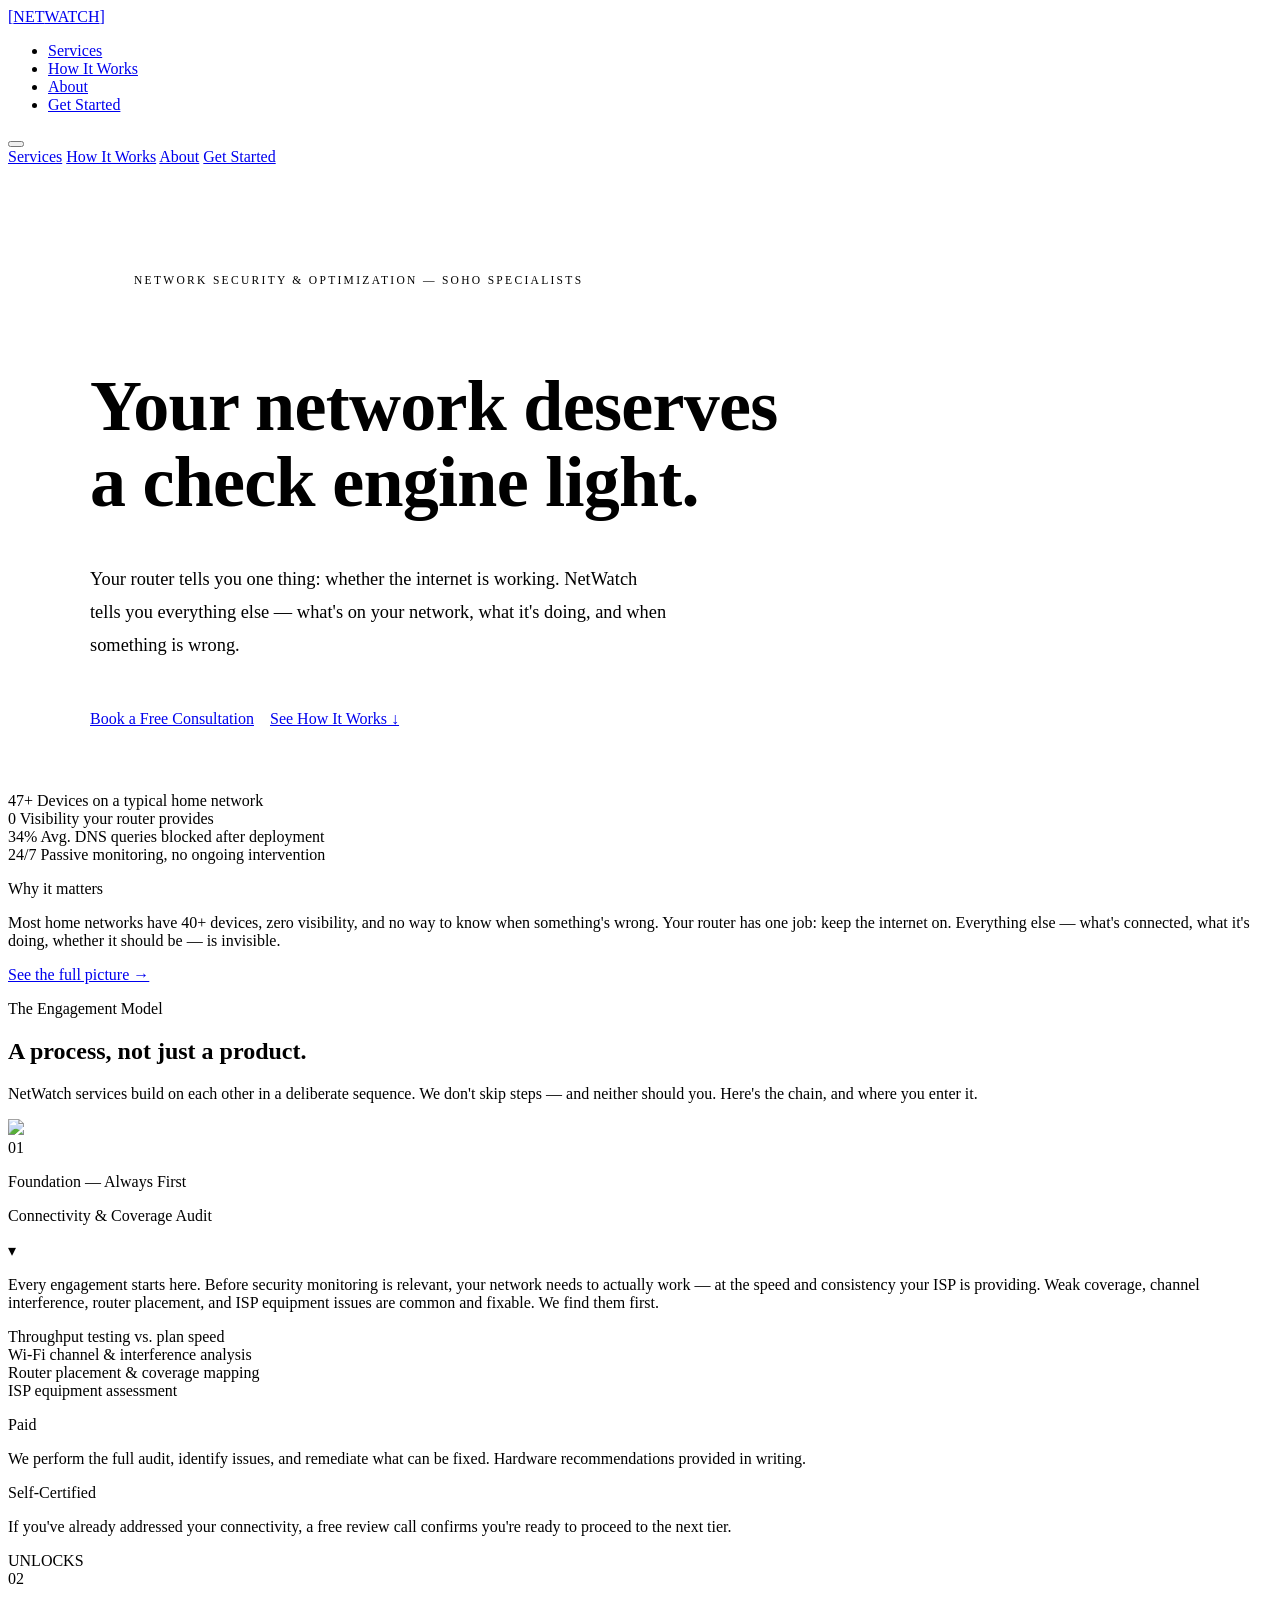
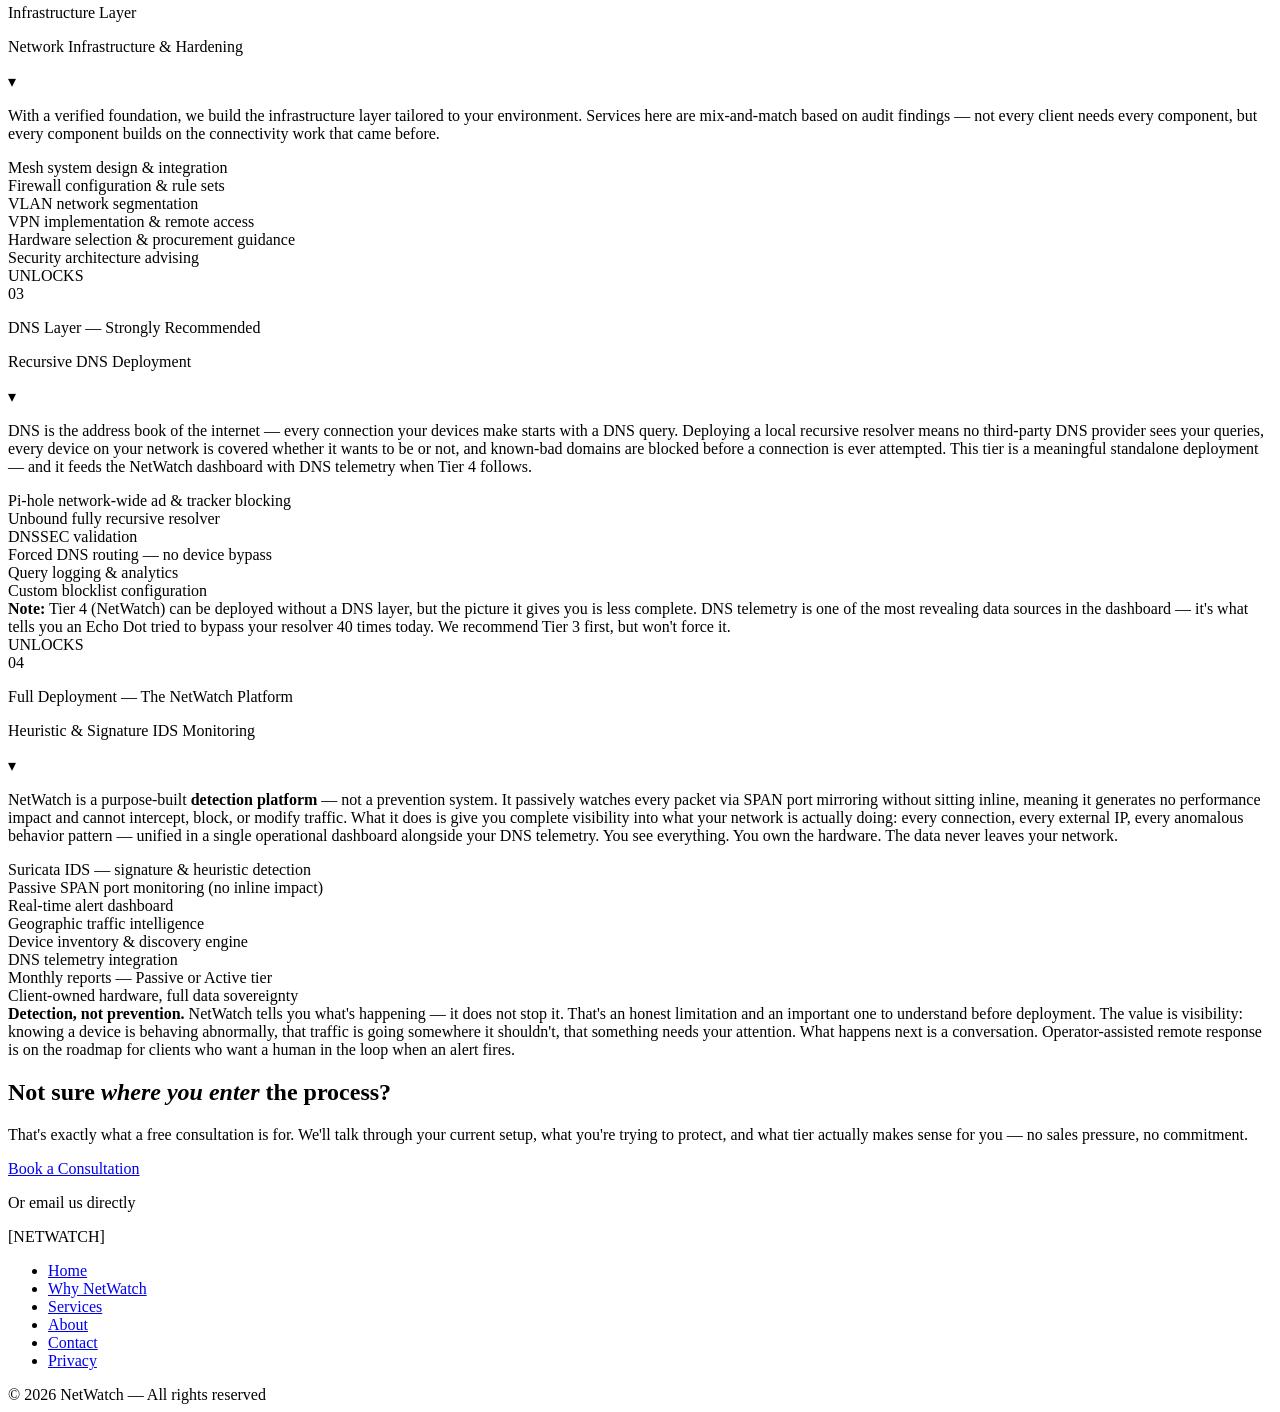
==== index.html @ 112d110d "Update index.html" ====
<!DOCTYPE html>
<html lang="en">
<head>
  <meta charset="UTF-8" />
  <link rel="icon" type="image/svg+xml" href="favicon.svg" />
  <meta name="viewport" content="width=device-width, initial-scale=1.0" />
  <title>NetWatch — Network Security & Optimization</title>
  <link rel="preconnect" href="https://fonts.googleapis.com" />
  <link href="https://fonts.googleapis.com/css2?family=Chakra+Petch:wght@400;500;600;700&family=DM+Sans:wght@300;400;500&family=JetBrains+Mono:wght@400;500&display=swap" rel="stylesheet" />
  <link rel="stylesheet" href="assets/css/netwatch.css" />

  <style>
    /* ── INDEX: HERO ── */
    .hero {
      min-height: calc(100vh - var(--nav-height));
      display: flex;
      flex-direction: column;
      justify-content: center;
      padding: 6rem 2rem 4rem;
      max-width: 1100px;
      margin: 0 auto;
    }

    .hero-eyebrow {
      font-family: var(--mono);
      font-size: 0.72rem;
      letter-spacing: 0.2em;
      text-transform: uppercase;
      color: var(--teal);
      margin-bottom: 1.5rem;
      display: flex;
      align-items: center;
      gap: 0.75rem;
      animation: fadeUp 0.5s ease both;
    }

    .hero-eyebrow::before {
      content: '';
      display: block;
      width: 32px;
      height: 1px;
      background: var(--teal);
    }

    .hero h1 {
      font-family: var(--head);
      font-size: clamp(2.6rem, 6vw, 4.5rem);
      font-weight: 700;
      line-height: 1.05;
      letter-spacing: -0.01em;
      color: var(--text);
      margin-bottom: 1.5rem;
      max-width: 840px;
      animation: fadeUp 0.5s 0.1s ease both;
    }

    .hero h1 em { font-style: normal; color: var(--teal); }

    .hero-sub {
      font-size: 1.15rem;
      color: var(--text-muted);
      max-width: 580px;
      margin-bottom: 3rem;
      font-weight: 300;
      line-height: 1.8;
      animation: fadeUp 0.5s 0.2s ease both;
    }

    .hero-actions {
      display: flex;
      gap: 1rem;
      flex-wrap: wrap;
      align-items: center;
      animation: fadeUp 0.5s 0.3s ease both;
    }

    @media (max-width: 768px) {
      .hero { padding: 3rem 1.5rem; min-height: auto; }
    }
  </style>
</head>
<body>

  <nav>
    <a href="index.html" class="nav-logo">
      <span class="logo-bracket">[</span>NET<span>WATCH</span><span class="logo-bracket">]</span>
    </a>
    <ul class="nav-links">
      <li><a href="services.html">Services</a></li>
      <li><a href="index.html#how-it-works">How It Works</a></li>
      <li><a href="about.html">About</a></li>
      <li><a href="contact.html" class="nav-cta">Get Started</a></li>
    </ul>
    <button class="nav-hamburger" aria-label="Toggle menu" onclick="toggleMenu()">
      <span></span><span></span><span></span>
    </button>
  </nav>

  <div class="mobile-menu" id="mobileMenu">
    <a href="services.html" onclick="toggleMenu()">Services</a>
    <a href="index.html#how-it-works" onclick="toggleMenu()">How It Works</a>
    <a href="about.html" onclick="toggleMenu()">About</a>
    <a href="contact.html" class="nav-cta" onclick="toggleMenu()">Get Started</a>
  </div>

  <section class="hero">
    <p class="hero-eyebrow">Network Security &amp; Optimization — SOHO Specialists</p>
    <h1>Your network deserves<br />a <em>check engine light.</em></h1>
    <p class="hero-sub">
      Your router tells you one thing: whether the internet is working.
      NetWatch tells you everything else — what's on your network, what it's doing,
      and when something is wrong.
    </p>
    <div class="hero-actions">
      <a href="contact.html" class="btn-primary">Book a Free Consultation</a>
      <a href="#how-it-works" class="btn-ghost">See How It Works ↓</a>
    </div>
  </section>

  <div class="stat-strip">
    <div class="stat-strip-inner">
      <div class="stat-item">
        <span class="stat-value">47+</span>
        <span class="stat-label">Devices on a typical home network</span>
      </div>
      <div class="stat-item">
        <span class="stat-value">0</span>
        <span class="stat-label">Visibility your router provides</span>
      </div>
      <div class="stat-item">
        <span class="stat-value">34%</span>
        <span class="stat-label">Avg. DNS queries blocked after deployment</span>
      </div>
      <div class="stat-item">
        <span class="stat-value">24/7</span>
        <span class="stat-label">Passive monitoring, no ongoing intervention</span>
      </div>
    </div>
  </div>

  <div class="why-strip">
    <div class="why-strip-inner">
      <div class="why-strip-content">
        <p class="why-strip-label">Why it matters</p>
        <p class="why-strip-text">
          Most home networks have 40+ devices, zero visibility, and no way to know when something's wrong.
          Your router has one job: keep the internet on. Everything else — what's connected, what it's doing,
          whether it should be — is invisible.
        </p>
      </div>
      <a href="why.html" class="why-strip-link">See the full picture →</a>
    </div>
  </div>

  <div class="divider"></div>

  <section class="section" id="how-it-works">
    <p class="section-label">The Engagement Model</p>
    <h2>A process, not just a product.</h2>
    <p class="section-intro">
      NetWatch services build on each other in a deliberate sequence.
      We don't skip steps — and neither should you. Here's the chain,
      and where you enter it.
    </p>
    <img src="assets/nwa.png"> <br>

    <div class="tier-flow">

      <div class="tier" id="tier1" onclick="toggleTier('tier1')">
        <div class="tier-header">
          <div class="tier-num">01</div>
          <div class="tier-meta">
            <p class="tier-tag">Foundation — Always First</p>
            <p class="tier-name">Connectivity &amp; Coverage Audit</p>
          </div>
          <span class="tier-toggle">▾</span>
        </div>
        <div class="tier-body">
          <div class="tier-body-inner">
            <p class="tier-desc">
              Every engagement starts here. Before security monitoring is relevant, your network
              needs to actually work — at the speed and consistency your ISP is providing.
              Weak coverage, channel interference, router placement, and ISP equipment issues
              are common and fixable. We find them first.
            </p>
            <div class="tier-services">
              <div class="tier-service"><span class="tier-service-dot"></span>Throughput testing vs. plan speed</div>
              <div class="tier-service"><span class="tier-service-dot"></span>Wi-Fi channel &amp; interference analysis</div>
              <div class="tier-service"><span class="tier-service-dot"></span>Router placement &amp; coverage mapping</div>
              <div class="tier-service"><span class="tier-service-dot"></span>ISP equipment assessment</div>
            </div>
            <div class="entry-lanes">
              <div class="lane">
                <p class="lane-label paid">Paid</p>
                <p>We perform the full audit, identify issues, and remediate what can be fixed. Hardware recommendations provided in writing.</p>
              </div>
              <div class="lane">
                <p class="lane-label free">Self-Certified</p>
                <p>If you've already addressed your connectivity, a free review call confirms you're ready to proceed to the next tier.</p>
              </div>
            </div>
          </div>
        </div>
      </div>

      <div class="tier-connector">
        <div class="tier-connector-inner">
          <div class="tier-connector-line"></div>
          <span class="tier-connector-label">UNLOCKS</span>
          <div class="tier-connector-line-short"></div>
        </div>
      </div>

      <div class="tier" id="tier2" onclick="toggleTier('tier2')">
        <div class="tier-header">
          <div class="tier-num">02</div>
          <div class="tier-meta">
            <p class="tier-tag">Infrastructure Layer</p>
            <p class="tier-name">Network Infrastructure &amp; Hardening</p>
          </div>
          <span class="tier-toggle">▾</span>
        </div>
        <div class="tier-body">
          <div class="tier-body-inner">
            <p class="tier-desc">
              With a verified foundation, we build the infrastructure layer tailored to your environment.
              Services here are mix-and-match based on audit findings — not every client needs every component,
              but every component builds on the connectivity work that came before.
            </p>
            <div class="tier-services">
              <div class="tier-service"><span class="tier-service-dot"></span>Mesh system design &amp; integration</div>
              <div class="tier-service"><span class="tier-service-dot"></span>Firewall configuration &amp; rule sets</div>
              <div class="tier-service"><span class="tier-service-dot"></span>VLAN network segmentation</div>
              <div class="tier-service"><span class="tier-service-dot"></span>VPN implementation &amp; remote access</div>
              <div class="tier-service"><span class="tier-service-dot"></span>Hardware selection &amp; procurement guidance</div>
              <div class="tier-service"><span class="tier-service-dot"></span>Security architecture advising</div>
            </div>
          </div>
        </div>
      </div>

      <div class="tier-connector">
        <div class="tier-connector-inner">
          <div class="tier-connector-line"></div>
          <span class="tier-connector-label">UNLOCKS</span>
          <div class="tier-connector-line-short"></div>
        </div>
      </div>

      <div class="tier" id="tier3" onclick="toggleTier('tier3')">
        <div class="tier-header">
          <div class="tier-num">03</div>
          <div class="tier-meta">
            <p class="tier-tag">DNS Layer — Strongly Recommended</p>
            <p class="tier-name">Recursive DNS Deployment</p>
          </div>
          <span class="tier-toggle">▾</span>
        </div>
        <div class="tier-body">
          <div class="tier-body-inner">
            <p class="tier-desc">
              DNS is the address book of the internet — every connection your devices make starts with a DNS query.
              Deploying a local recursive resolver means no third-party DNS provider sees your queries,
              every device on your network is covered whether it wants to be or not, and known-bad domains
              are blocked before a connection is ever attempted.
              This tier is a meaningful standalone deployment — and it feeds the NetWatch dashboard
              with DNS telemetry when Tier 4 follows.
            </p>
            <div class="tier-services">
              <div class="tier-service"><span class="tier-service-dot"></span>Pi-hole network-wide ad &amp; tracker blocking</div>
              <div class="tier-service"><span class="tier-service-dot"></span>Unbound fully recursive resolver</div>
              <div class="tier-service"><span class="tier-service-dot"></span>DNSSEC validation</div>
              <div class="tier-service"><span class="tier-service-dot"></span>Forced DNS routing — no device bypass</div>
              <div class="tier-service"><span class="tier-service-dot"></span>Query logging &amp; analytics</div>
              <div class="tier-service"><span class="tier-service-dot"></span>Custom blocklist configuration</div>
            </div>
            <div class="tier-note">
              <strong>Note:</strong> Tier 4 (NetWatch) can be deployed without a DNS layer, but the picture
              it gives you is less complete. DNS telemetry is one of the most revealing data sources in the
              dashboard — it's what tells you an Echo Dot tried to bypass your resolver 40 times today.
              We recommend Tier 3 first, but won't force it.
            </div>
          </div>
        </div>
      </div>

      <div class="tier-connector">
        <div class="tier-connector-inner">
          <div class="tier-connector-line"></div>
          <span class="tier-connector-label">UNLOCKS</span>
          <div class="tier-connector-line-short"></div>
        </div>
      </div>

      <div class="tier t4" id="tier4" onclick="toggleTier('tier4')">
        <div class="tier-header">
          <div class="tier-num">04</div>
          <div class="tier-meta">
            <p class="tier-tag">Full Deployment — The NetWatch Platform</p>
            <p class="tier-name">Heuristic &amp; Signature IDS Monitoring</p>
          </div>
          <span class="tier-toggle">▾</span>
        </div>
        <div class="tier-body">
          <div class="tier-body-inner">
            <p class="tier-desc">
              NetWatch is a purpose-built <strong>detection platform</strong> — not a prevention system.
              It passively watches every packet via SPAN port mirroring without sitting inline,
              meaning it generates no performance impact and cannot intercept, block, or modify traffic.
              What it does is give you complete visibility into what your network is actually doing:
              every connection, every external IP, every anomalous behavior pattern — unified in a
              single operational dashboard alongside your DNS telemetry.
              You see everything. You own the hardware. The data never leaves your network.
            </p>
            <div class="tier-services">
              <div class="tier-service"><span class="tier-service-dot"></span>Suricata IDS — signature &amp; heuristic detection</div>
              <div class="tier-service"><span class="tier-service-dot"></span>Passive SPAN port monitoring (no inline impact)</div>
              <div class="tier-service"><span class="tier-service-dot"></span>Real-time alert dashboard</div>
              <div class="tier-service"><span class="tier-service-dot"></span>Geographic traffic intelligence</div>
              <div class="tier-service"><span class="tier-service-dot"></span>Device inventory &amp; discovery engine</div>
              <div class="tier-service"><span class="tier-service-dot"></span>DNS telemetry integration</div>
              <div class="tier-service"><span class="tier-service-dot"></span>Monthly reports — Passive or Active tier</div>
              <div class="tier-service"><span class="tier-service-dot"></span>Client-owned hardware, full data sovereignty</div>
            </div>
            <div class="tier-note-teal">
              <strong>Detection, not prevention.</strong> NetWatch tells you what's happening —
              it does not stop it. That's an honest limitation and an important one to understand
              before deployment. The value is visibility: knowing a device is behaving abnormally,
              that traffic is going somewhere it shouldn't, that something needs your attention.
              What happens next is a conversation. Operator-assisted remote response is on the roadmap
              for clients who want a human in the loop when an alert fires.
            </div>
          </div>
        </div>
      </div>

    </div>
  </section>

  <div class="cta-section">
    <div class="cta-inner">
      <div>
        <h2>Not sure <em>where you enter</em> the process?</h2>
        <p>
          That's exactly what a free consultation is for. We'll talk through your current setup,
          what you're trying to protect, and what tier actually makes sense for you —
          no sales pressure, no commitment.
        </p>
      </div>
      <div class="cta-actions">
        <a href="contact.html" class="btn-primary">Book a Consultation</a>
        <p class="cta-email">Or email us directly</p>
      </div>
    </div>
  </div>

  <footer>
    <div class="footer-inner">
      <span class="footer-brand">[NET<span>WATCH</span>]</span>
      <ul class="footer-links">
        <li><a href="index.html">Home</a></li>
        <li><a href="why.html">Why NetWatch</a></li>
        <li><a href="services.html">Services</a></li>
        <li><a href="about.html">About</a></li>
        <li><a href="contact.html">Contact</a></li>
        <li><a href="privacy.html">Privacy</a></li>
      </ul>
      <span class="footer-copy">&copy; 2026 NetWatch — All rights reserved</span>
    </div>
  </footer>

  <script>
    function toggleMenu() {
      document.getElementById('mobileMenu').classList.toggle('open');
    }

    function setTierHeight(tier, open) {
      const body = tier.querySelector('.tier-body');
      body.style.maxHeight = open ? body.scrollHeight + 'px' : '0';
    }

    function toggleTier(id) {
      const tier = document.getElementById(id);
      const wasActive = tier.classList.contains('active');
      document.querySelectorAll('.tier').forEach(t => {
        t.classList.remove('active');
        setTierHeight(t, false);
      });
      if (!wasActive) {
        tier.classList.add('active');
        setTierHeight(tier, true);
      }
    }

    window.addEventListener('DOMContentLoaded', function() {
      const t1 = document.getElementById('tier1');
      t1.classList.add('active');
      setTierHeight(t1, true);
    });

    document.addEventListener('click', function(e) {
      const menu = document.getElementById('mobileMenu');
      const hamburger = document.querySelector('.nav-hamburger');
      if (menu.classList.contains('open') && !menu.contains(e.target) && !hamburger.contains(e.target)) {
        menu.classList.remove('open');
      }
    });
  </script>

</body>
</html>
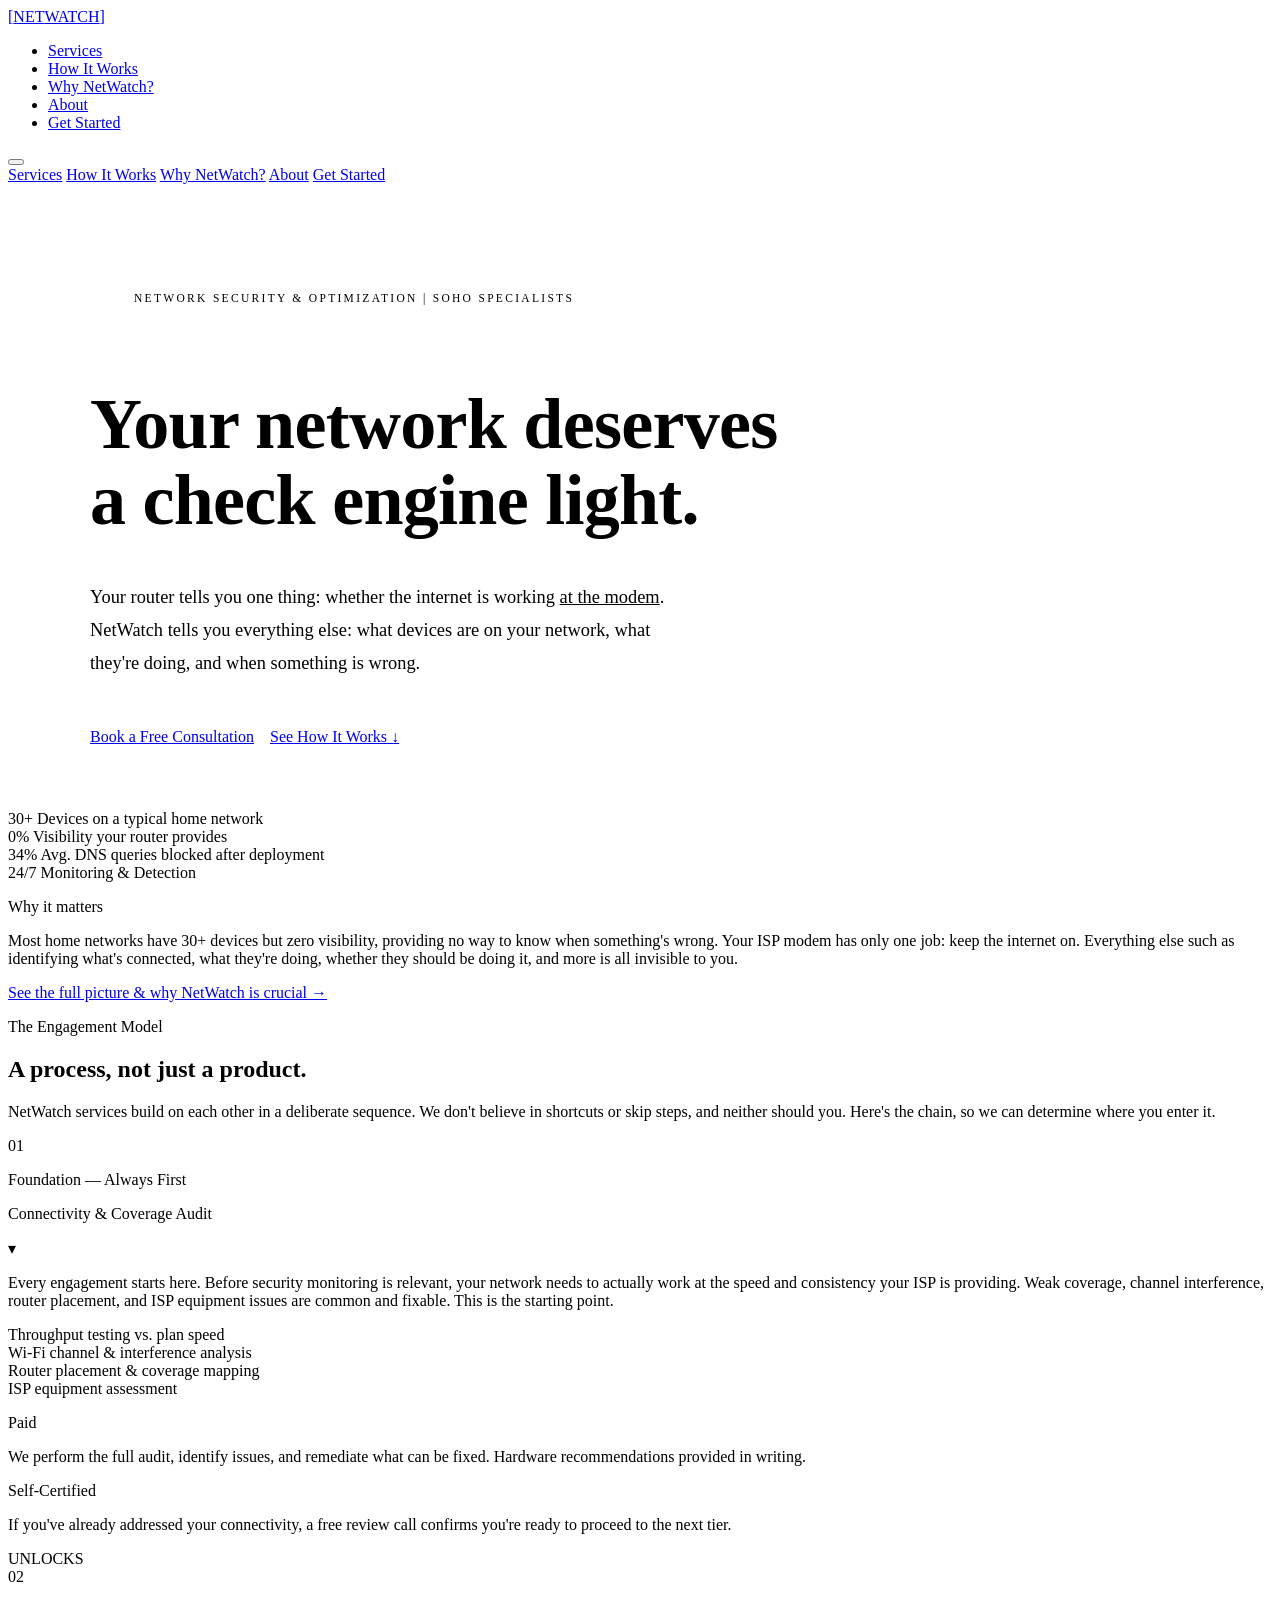
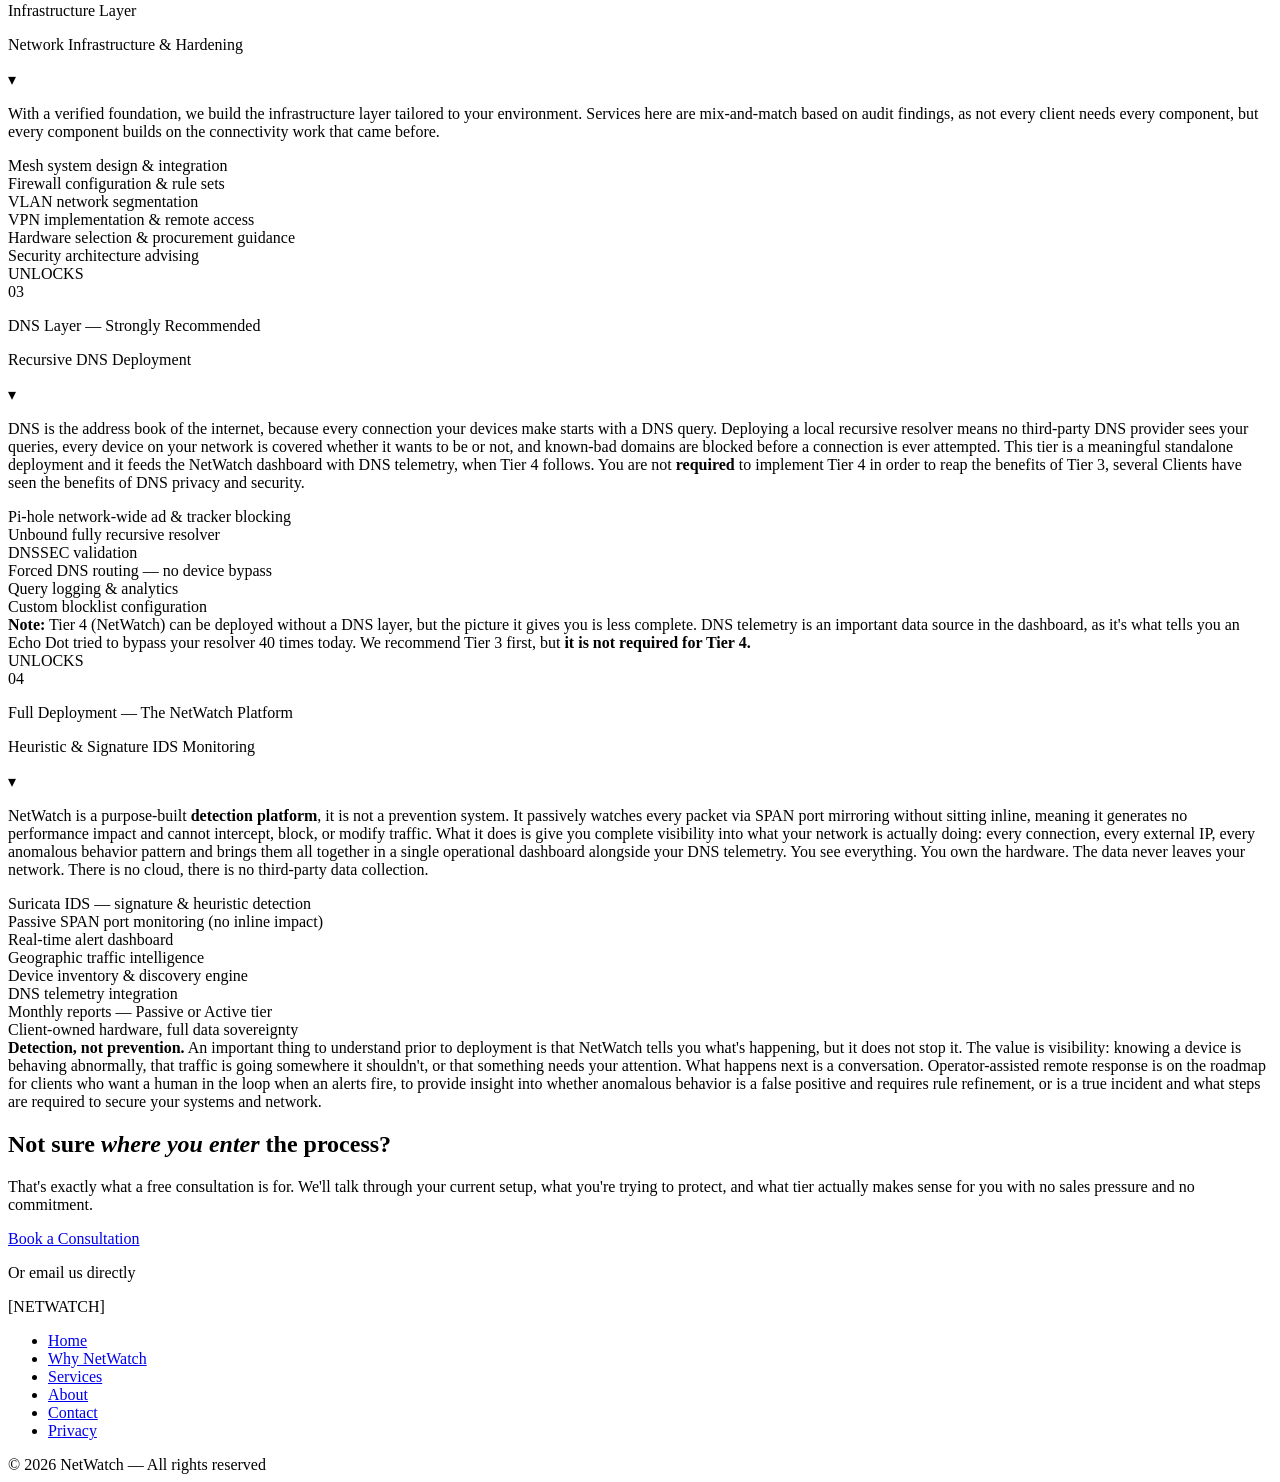
==== commit 8b4f6498: "Update index.html" ====
--- a/index.html
+++ b/index.html
@@ -4,7 +4,7 @@
   <meta charset="UTF-8" />
   <link rel="icon" type="image/svg+xml" href="favicon.svg" />
   <meta name="viewport" content="width=device-width, initial-scale=1.0" />
-  <title>NetWatch — Network Security & Optimization</title>
+  <title>NetWatch | Network Security & Optimization</title>
   <link rel="preconnect" href="https://fonts.googleapis.com" />
   <link href="https://fonts.googleapis.com/css2?family=Chakra+Petch:wght@400;500;600;700&family=DM+Sans:wght@300;400;500&family=JetBrains+Mono:wght@400;500&display=swap" rel="stylesheet" />
   <link rel="stylesheet" href="assets/css/netwatch.css" />
@@ -88,6 +88,7 @@
     <ul class="nav-links">
       <li><a href="services.html">Services</a></li>
       <li><a href="index.html#how-it-works">How It Works</a></li>
+      <li><a href="why.html">Why NetWatch?</a></li>
       <li><a href="about.html">About</a></li>
       <li><a href="contact.html" class="nav-cta">Get Started</a></li>
     </ul>
@@ -99,16 +100,17 @@
   <div class="mobile-menu" id="mobileMenu">
     <a href="services.html" onclick="toggleMenu()">Services</a>
     <a href="index.html#how-it-works" onclick="toggleMenu()">How It Works</a>
+    <a href="why.html" onclick="toggleMenu()">Why NetWatch?</a>
     <a href="about.html" onclick="toggleMenu()">About</a>
     <a href="contact.html" class="nav-cta" onclick="toggleMenu()">Get Started</a>
   </div>
 
   <section class="hero">
-    <p class="hero-eyebrow">Network Security &amp; Optimization — SOHO Specialists</p>
+    <p class="hero-eyebrow">Network Security &amp; Optimization | SOHO Specialists</p>
     <h1>Your network deserves<br />a <em>check engine light.</em></h1>
     <p class="hero-sub">
-      Your router tells you one thing: whether the internet is working.
-      NetWatch tells you everything else — what's on your network, what it's doing,
+      Your router tells you one thing: whether the internet is working <u>at the modem</u>.
+      NetWatch tells you everything else: what devices are on your network, what they're doing,
       and when something is wrong.
     </p>
     <div class="hero-actions">
@@ -120,11 +122,11 @@
   <div class="stat-strip">
     <div class="stat-strip-inner">
       <div class="stat-item">
-        <span class="stat-value">47+</span>
+        <span class="stat-value">30+</span>
         <span class="stat-label">Devices on a typical home network</span>
       </div>
       <div class="stat-item">
-        <span class="stat-value">0</span>
+        <span class="stat-value">0%</span>
         <span class="stat-label">Visibility your router provides</span>
       </div>
       <div class="stat-item">
@@ -133,7 +135,7 @@
       </div>
       <div class="stat-item">
         <span class="stat-value">24/7</span>
-        <span class="stat-label">Passive monitoring, no ongoing intervention</span>
+        <span class="stat-label">Monitoring & Detection</span>
       </div>
     </div>
   </div>
@@ -143,26 +145,32 @@
       <div class="why-strip-content">
         <p class="why-strip-label">Why it matters</p>
         <p class="why-strip-text">
-          Most home networks have 40+ devices, zero visibility, and no way to know when something's wrong.
-          Your router has one job: keep the internet on. Everything else — what's connected, what it's doing,
-          whether it should be — is invisible.
+          Most home networks have 30+ devices but zero visibility, providing no way to know when something's wrong.
+          Your ISP modem has only one job: keep the internet on. Everything else such as identifying what's connected, what they're doing,
+          whether they should be doing it, and more is all invisible to you.
         </p>
       </div>
-      <a href="why.html" class="why-strip-link">See the full picture →</a>
+      <a href="why.html" class="why-strip-link">See the full picture & why NetWatch is crucial →</a>
     </div>
   </div>
 
   <div class="divider"></div>
 
+  <!--
+   <div style="max-width: 800px; margin: 0 auto; padding: 2rem 2rem 0;">
+  <img src="assets/nwa.png" alt="NetWatch dashboard overview" style="width: 100%; height: auto; border-radius: 4px; display: block;" />
+</div>
+  -->
+  
   <section class="section" id="how-it-works">
     <p class="section-label">The Engagement Model</p>
     <h2>A process, not just a product.</h2>
     <p class="section-intro">
       NetWatch services build on each other in a deliberate sequence.
-      We don't skip steps — and neither should you. Here's the chain,
-      and where you enter it.
+      We don't believe in shortcuts or skip steps, and neither should you. Here's the chain,
+      so we can determine where you enter it.
     </p>
-    <img src="assets/nwa.png"> <br>
+  
 
     <div class="tier-flow">
 
@@ -179,9 +187,9 @@
           <div class="tier-body-inner">
             <p class="tier-desc">
               Every engagement starts here. Before security monitoring is relevant, your network
-              needs to actually work — at the speed and consistency your ISP is providing.
+              needs to actually work at the speed and consistency your ISP is providing.
               Weak coverage, channel interference, router placement, and ISP equipment issues
-              are common and fixable. We find them first.
+              are common and fixable. This is the starting point. 
             </p>
             <div class="tier-services">
               <div class="tier-service"><span class="tier-service-dot"></span>Throughput testing vs. plan speed</div>
@@ -224,7 +232,7 @@
           <div class="tier-body-inner">
             <p class="tier-desc">
               With a verified foundation, we build the infrastructure layer tailored to your environment.
-              Services here are mix-and-match based on audit findings — not every client needs every component,
+              Services here are mix-and-match based on audit findings, as not every client needs every component,
               but every component builds on the connectivity work that came before.
             </p>
             <div class="tier-services">
@@ -259,13 +267,14 @@
         <div class="tier-body">
           <div class="tier-body-inner">
             <p class="tier-desc">
-              DNS is the address book of the internet — every connection your devices make starts with a DNS query.
+              DNS is the address book of the internet, because every connection your devices make starts with a DNS query.
               Deploying a local recursive resolver means no third-party DNS provider sees your queries,
               every device on your network is covered whether it wants to be or not, and known-bad domains
               are blocked before a connection is ever attempted.
-              This tier is a meaningful standalone deployment — and it feeds the NetWatch dashboard
-              with DNS telemetry when Tier 4 follows.
-            </p>
+              This tier is a meaningful standalone deployment and it feeds the NetWatch dashboard
+              with DNS telemetry, when Tier 4 follows. You are not <b>required</b> to implement Tier 4 in order to reap the benefits of Tier 3, several 
+              Clients have seen the benefits of DNS privacy and security. 
+          </p>
             <div class="tier-services">
               <div class="tier-service"><span class="tier-service-dot"></span>Pi-hole network-wide ad &amp; tracker blocking</div>
               <div class="tier-service"><span class="tier-service-dot"></span>Unbound fully recursive resolver</div>
@@ -276,9 +285,9 @@
             </div>
             <div class="tier-note">
               <strong>Note:</strong> Tier 4 (NetWatch) can be deployed without a DNS layer, but the picture
-              it gives you is less complete. DNS telemetry is one of the most revealing data sources in the
-              dashboard — it's what tells you an Echo Dot tried to bypass your resolver 40 times today.
-              We recommend Tier 3 first, but won't force it.
+              it gives you is less complete. DNS telemetry is an important data source in the
+              dashboard, as it's what tells you an Echo Dot tried to bypass your resolver 40 times today.
+              We recommend Tier 3 first, but <b>it is not required for Tier 4.</b> 
             </div>
           </div>
         </div>
@@ -304,13 +313,13 @@
         <div class="tier-body">
           <div class="tier-body-inner">
             <p class="tier-desc">
-              NetWatch is a purpose-built <strong>detection platform</strong> — not a prevention system.
+              NetWatch is a purpose-built <strong>detection platform</strong>, it is not a prevention system.
               It passively watches every packet via SPAN port mirroring without sitting inline,
               meaning it generates no performance impact and cannot intercept, block, or modify traffic.
               What it does is give you complete visibility into what your network is actually doing:
-              every connection, every external IP, every anomalous behavior pattern — unified in a
+              every connection, every external IP, every anomalous behavior pattern and brings them all together in a
               single operational dashboard alongside your DNS telemetry.
-              You see everything. You own the hardware. The data never leaves your network.
+              You see everything. You own the hardware. The data never leaves your network. There is no cloud, there is no third-party data collection.
             </p>
             <div class="tier-services">
               <div class="tier-service"><span class="tier-service-dot"></span>Suricata IDS — signature &amp; heuristic detection</div>
@@ -323,12 +332,14 @@
               <div class="tier-service"><span class="tier-service-dot"></span>Client-owned hardware, full data sovereignty</div>
             </div>
             <div class="tier-note-teal">
-              <strong>Detection, not prevention.</strong> NetWatch tells you what's happening —
-              it does not stop it. That's an honest limitation and an important one to understand
-              before deployment. The value is visibility: knowing a device is behaving abnormally,
-              that traffic is going somewhere it shouldn't, that something needs your attention.
+              <strong>Detection, not prevention.</strong> An important thing to understand prior to deployment
+              is that NetWatch tells you what's happening, but it does not stop it. The value is visibility: 
+              knowing a device is behaving abnormally,
+              that traffic is going somewhere it shouldn't, or that something needs your attention.
               What happens next is a conversation. Operator-assisted remote response is on the roadmap
-              for clients who want a human in the loop when an alert fires.
+              for clients who want a human in the loop when an alerts fire, to provide insight into whether
+              anomalous behavior is a false positive and requires rule refinement, or is a true incident and what steps
+              are required to secure your systems and network.
             </div>
           </div>
         </div>
@@ -343,8 +354,8 @@
         <h2>Not sure <em>where you enter</em> the process?</h2>
         <p>
           That's exactly what a free consultation is for. We'll talk through your current setup,
-          what you're trying to protect, and what tier actually makes sense for you —
-          no sales pressure, no commitment.
+          what you're trying to protect, and what tier actually makes sense for you with
+          no sales pressure and no commitment.
         </p>
       </div>
       <div class="cta-actions">
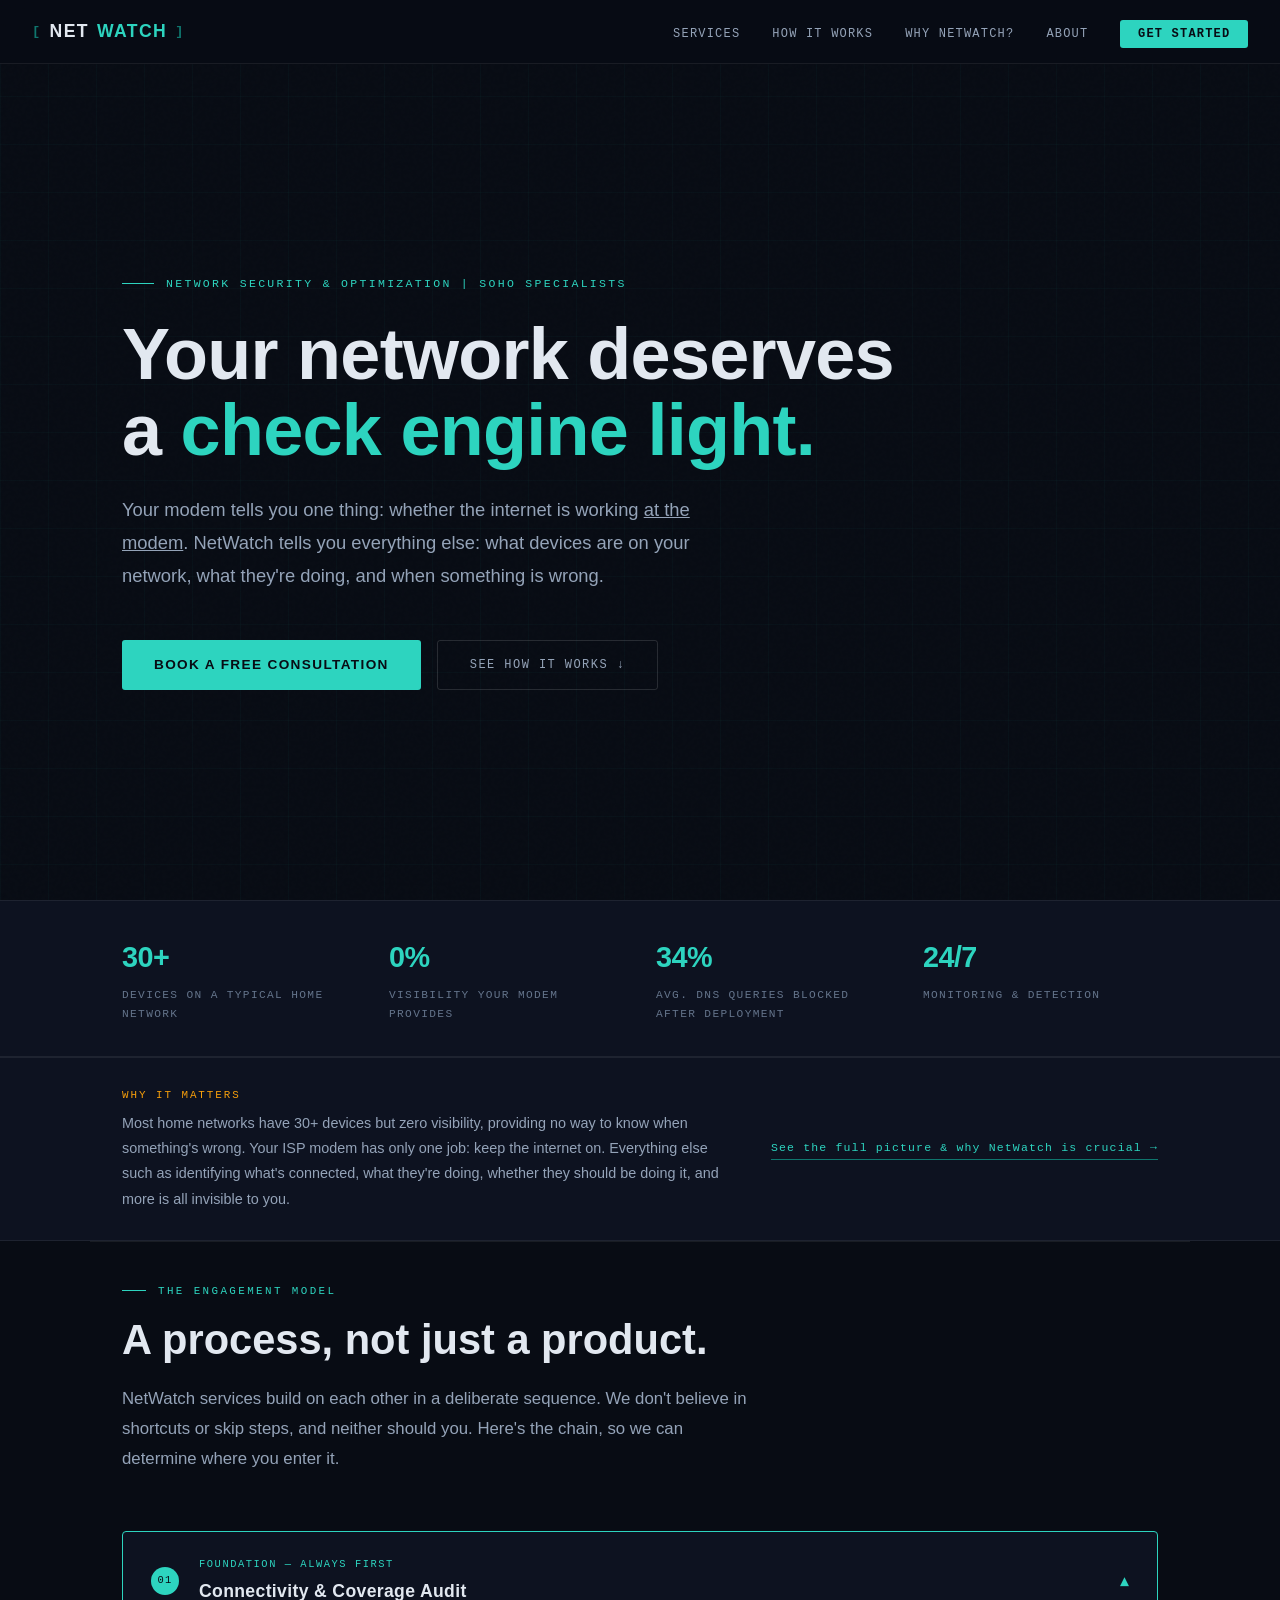
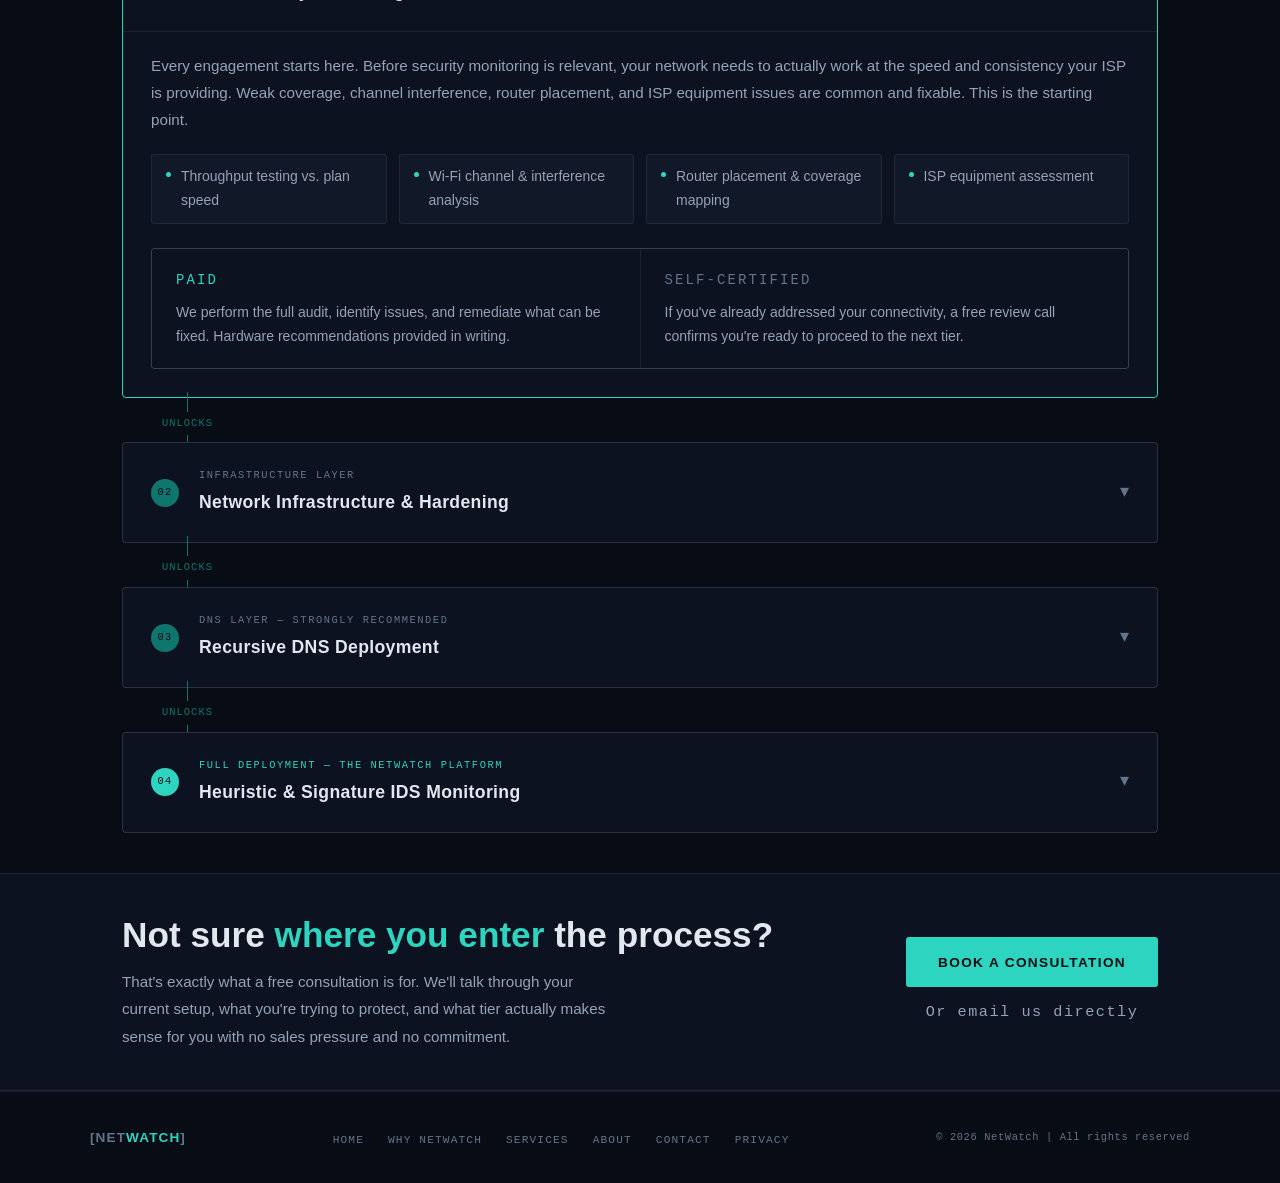
==== commit 3bb98f9f: "Update index.html hero padding 6 to 4rem" ====
--- a/index.html
+++ b/index.html
@@ -16,7 +16,7 @@
       display: flex;
       flex-direction: column;
       justify-content: center;
-      padding: 6rem 2rem 4rem;
+      padding: 4rem 2rem 4rem;
       max-width: 1100px;
       margin: 0 auto;
     }
@@ -109,7 +109,7 @@
     <p class="hero-eyebrow">Network Security &amp; Optimization | SOHO Specialists</p>
     <h1>Your network deserves<br />a <em>check engine light.</em></h1>
     <p class="hero-sub">
-      Your router tells you one thing: whether the internet is working <u>at the modem</u>.
+      Your modem tells you one thing: whether the internet is working <u>at the modem</u>.
       NetWatch tells you everything else: what devices are on your network, what they're doing,
       and when something is wrong.
     </p>
@@ -127,7 +127,7 @@
       </div>
       <div class="stat-item">
         <span class="stat-value">0%</span>
-        <span class="stat-label">Visibility your router provides</span>
+        <span class="stat-label">Visibility your modem provides</span>
       </div>
       <div class="stat-item">
         <span class="stat-value">34%</span>
@@ -376,7 +376,7 @@
         <li><a href="contact.html">Contact</a></li>
         <li><a href="privacy.html">Privacy</a></li>
       </ul>
-      <span class="footer-copy">&copy; 2026 NetWatch — All rights reserved</span>
+      <span class="footer-copy">&copy; 2026 NetWatch | All rights reserved</span>
     </div>
   </footer>
 
@@ -390,18 +390,23 @@
       body.style.maxHeight = open ? body.scrollHeight + 'px' : '0';
     }
 
-    function toggleTier(id) {
-      const tier = document.getElementById(id);
-      const wasActive = tier.classList.contains('active');
-      document.querySelectorAll('.tier').forEach(t => {
-        t.classList.remove('active');
-        setTierHeight(t, false);
-      });
-      if (!wasActive) {
-        tier.classList.add('active');
-        setTierHeight(tier, true);
-      }
-    }
+function toggleTier(id) {
+  const tier = document.getElementById(id);
+  const wasActive = tier.classList.contains('active');
+  document.querySelectorAll('.tier').forEach(t => {
+    t.classList.remove('active');
+    setTierHeight(t, false);
+  });
+  if (!wasActive) {
+    // Capture position BEFORE expansion
+    const offset = 80;
+    const top = tier.getBoundingClientRect().top + window.scrollY - offset;
+    tier.classList.add('active');
+    setTierHeight(tier, true);
+    // Scroll to captured position
+    window.scrollTo({ top, behavior: 'smooth' });
+  }
+}
 
     window.addEventListener('DOMContentLoaded', function() {
       const t1 = document.getElementById('tier1');
--- a/assets/css/netwatch.css
+++ b/assets/css/netwatch.css
@@ -0,0 +1,896 @@
+/* ============================================================
+   NETWATCH.CSS — Shared Design System
+   Page-specific styles live in on-page <style> blocks.
+   ============================================================ */
+
+
+/* ── RESET ── */
+*, *::before, *::after {
+  box-sizing: border-box;
+  margin: 0;
+  padding: 0;
+}
+
+
+/* ── DESIGN TOKENS ── */
+:root {
+  --bg:          #080c14;
+  --bg2:         #0d1220;
+  --bg3:         #111827;
+  --border:      rgba(255, 255, 255, 0.07);
+  --border2:     rgba(255, 255, 255, 0.13);
+  --teal:        #2dd4bf;
+  --teal-dim:    #0f766e;
+  --teal-glow:   rgba(45, 212, 191, 0.12);
+  --teal-hover:  #5eead4;
+  --amber:       #f59e0b;
+  --amber-dim:   rgba(245, 158, 11, 0.15);
+  --text:        #e2e8f0;
+  --text-muted:  #94a3b8;
+  --text-dim:    #64748b;
+  --mono:        'JetBrains Mono', monospace;
+  --head:        'Chakra Petch', sans-serif;
+  --body:        'DM Sans', sans-serif;
+  --nav-height:  64px;
+}
+
+
+/* ── BASE ── */
+html {
+  scroll-behavior: smooth;
+}
+
+body {
+  background: var(--bg);
+  color: var(--text);
+  font-family: var(--body);
+  font-size: 16px;
+  line-height: 1.7;
+  min-height: 100vh;
+  overflow-x: hidden;
+}
+
+/* Noise texture overlay */
+body::before {
+  content: '';
+  position: fixed;
+  inset: 0;
+  background-image: url("data:image/svg+xml,%3Csvg viewBox='0 0 256 256' xmlns='http://www.w3.org/2000/svg'%3E%3Cfilter id='n'%3E%3CfeTurbulence type='fractalNoise' baseFrequency='0.9' numOctaves='4' stitchTiles='stitch'/%3E%3C/filter%3E%3Crect width='100%25' height='100%25' filter='url(%23n)' opacity='0.03'/%3E%3C/svg%3E");
+  pointer-events: none;
+  z-index: 0;
+  opacity: 0.4;
+}
+
+/* Grid pattern */
+body::after {
+  content: '';
+  position: fixed;
+  inset: 0;
+  background-image:
+    linear-gradient(rgba(45, 212, 191, 0.03) 1px, transparent 1px),
+    linear-gradient(90deg, rgba(45, 212, 191, 0.03) 1px, transparent 1px);
+  background-size: 48px 48px;
+  pointer-events: none;
+  z-index: 0;
+}
+
+/* Ensure all content sits above pseudo-element overlays */
+* {
+  position: relative;
+  z-index: 1;
+}
+
+
+/* ── NAVIGATION ── */
+nav {
+  position: sticky;
+  top: 0;
+  z-index: 100;
+  background: rgba(8, 12, 20, 0.9);
+  backdrop-filter: blur(16px);
+  border-bottom: 1px solid var(--border);
+  padding: 0 2rem;
+  height: var(--nav-height);
+  display: flex;
+  align-items: center;
+  justify-content: space-between;
+}
+
+.nav-logo {
+  font-family: var(--head);
+  font-size: 1.1rem;
+  font-weight: 700;
+  letter-spacing: 0.08em;
+  color: var(--text);
+  text-decoration: none;
+  display: flex;
+  align-items: center;
+  gap: 0.5rem;
+}
+
+.nav-logo span       { color: var(--teal); }
+.nav-logo .logo-bracket {
+  font-family: var(--mono);
+  color: var(--teal-dim);
+  font-size: 0.85rem;
+}
+
+.nav-links {
+  display: flex;
+  gap: 2rem;
+  list-style: none;
+  align-items: center;
+}
+
+.nav-links a {
+  font-family: var(--mono);
+  font-size: 0.75rem;
+  letter-spacing: 0.1em;
+  text-transform: uppercase;
+  color: var(--text-muted);
+  text-decoration: none;
+  transition: color 0.2s;
+}
+
+.nav-links a:hover  { color: var(--teal); }
+.nav-links a.active { color: var(--teal); }
+
+.nav-cta {
+  font-family: var(--head);
+  font-size: 0.8rem;
+  font-weight: 600;
+  letter-spacing: 0.08em;
+  text-transform: uppercase;
+  color: var(--bg) !important;
+  background: var(--teal);
+  padding: 0.45rem 1.1rem;
+  border-radius: 3px;
+  text-decoration: none;
+  transition: background 0.2s;
+}
+
+.nav-cta:hover { background: var(--teal-hover) !important; }
+
+.nav-hamburger {
+  display: none;
+  flex-direction: column;
+  gap: 5px;
+  cursor: pointer;
+  padding: 4px;
+  background: none;
+  border: none;
+}
+
+.nav-hamburger span {
+  display: block;
+  width: 22px;
+  height: 2px;
+  background: var(--text-muted);
+  transition: all 0.3s;
+}
+
+
+/* ── MOBILE MENU ── */
+.mobile-menu {
+  display: none;
+  position: fixed;
+  top: var(--nav-height);
+  left: 0;
+  right: 0;
+  background: rgba(8, 12, 20, 0.97);
+  border-bottom: 1px solid var(--border);
+  padding: 1.5rem 2rem;
+  z-index: 99;
+  flex-direction: column;
+  gap: 1.25rem;
+}
+
+.mobile-menu.open { display: flex; }
+
+.mobile-menu a {
+  font-family: var(--mono);
+  font-size: 0.85rem;
+  letter-spacing: 0.08em;
+  text-transform: uppercase;
+  color: var(--text-muted);
+  text-decoration: none;
+  padding: 0.5rem 0;
+  border-bottom: 1px solid var(--border);
+}
+
+.mobile-menu .nav-cta {
+  color: var(--bg) !important;
+  text-align: center;
+  padding: 0.75rem;
+  margin-top: 0.5rem;
+  border-bottom: none;
+}
+
+
+/* ── BUTTONS ── */
+.btn-primary {
+  font-family: var(--head);
+  font-size: 0.85rem;
+  font-weight: 600;
+  letter-spacing: 0.1em;
+  text-transform: uppercase;
+  background: var(--teal);
+  color: var(--bg);
+  padding: 0.85rem 2rem;
+  border-radius: 3px;
+  text-decoration: none;
+  transition: background 0.2s;
+  display: inline-block;
+  white-space: nowrap;
+}
+
+.btn-primary:hover { background: var(--teal-hover); }
+
+.btn-ghost {
+  font-family: var(--mono);
+  font-size: 0.75rem;
+  letter-spacing: 0.12em;
+  text-transform: uppercase;
+  color: var(--text-muted);
+  text-decoration: none;
+  border: 1px solid var(--border2);
+  padding: 0.85rem 2rem;
+  border-radius: 3px;
+  transition: border-color 0.2s, color 0.2s;
+  display: inline-block;
+  white-space: nowrap;
+}
+
+.btn-ghost:hover { border-color: var(--teal); color: var(--teal); }
+
+
+/* ── SECTION SCAFFOLDING ── */
+.section {
+  max-width: 1100px;
+  margin: 0 auto;
+  padding: 2.5rem 2rem;
+}
+
+.section-label {
+  font-family: var(--mono);
+  font-size: 0.68rem;
+  letter-spacing: 0.22em;
+  text-transform: uppercase;
+  color: var(--teal);
+  margin-bottom: 1rem;
+  display: flex;
+  align-items: center;
+  gap: 0.75rem;
+}
+
+.section-label::before {
+  content: '';
+  display: block;
+  width: 24px;
+  height: 1px;
+  background: var(--teal);
+}
+
+.section h2 {
+  font-family: var(--head);
+  font-size: clamp(1.8rem, 3.5vw, 2.6rem);
+  font-weight: 700;
+  line-height: 1.15;
+  color: var(--text);
+  margin-bottom: 1.25rem;
+}
+
+.section h2 em {
+  font-style: normal;
+  color: var(--teal);
+}
+
+.section-intro {
+  font-size: 1.05rem;
+  color: var(--text-muted);
+  max-width: 640px;
+  line-height: 1.8;
+  margin-bottom: 3.5rem;
+  font-weight: 300;
+}
+
+.divider {
+  height: 1px;
+  background: var(--border);
+  max-width: 1100px;
+  margin: 0 auto;
+}
+
+.divider-full {
+  height: 1px;
+  background: var(--border);
+}
+
+
+/* ── STAT STRIP ── */
+.stat-strip {
+  border-top: 1px solid var(--border);
+  border-bottom: 1px solid var(--border);
+  background: var(--bg2);
+}
+
+.stat-strip-inner {
+  max-width: 1100px;
+  margin: 0 auto;
+  padding: 2rem;
+  display: grid;
+  grid-template-columns: repeat(auto-fit, minmax(200px, 1fr));
+  gap: 2rem;
+}
+
+.stat-item {
+  display: flex;
+  flex-direction: column;
+  gap: 0.25rem;
+}
+
+.stat-value {
+  font-family: var(--head);
+  font-size: 1.8rem;
+  font-weight: 700;
+  color: var(--teal);
+  letter-spacing: -0.02em;
+}
+
+.stat-label {
+  font-family: var(--mono);
+  font-size: 0.7rem;
+  letter-spacing: 0.12em;
+  text-transform: uppercase;
+  color: var(--text-dim);
+}
+
+
+/* ── WHY STRIP ── */
+.why-strip {
+  border-top: 1px solid var(--border);
+  border-bottom: 1px solid var(--border);
+  background: var(--bg2);
+}
+
+.why-strip-inner {
+  max-width: 1100px;
+  margin: 0 auto;
+  padding: 1.75rem 2rem;
+  display: flex;
+  align-items: center;
+  justify-content: space-between;
+  gap: 2rem;
+  flex-wrap: wrap;
+}
+
+.why-strip-content {
+  flex: 1;
+  min-width: 260px;
+}
+
+.why-strip-label {
+  font-family: var(--mono);
+  font-size: 0.68rem;
+  letter-spacing: 0.18em;
+  text-transform: uppercase;
+  color: var(--amber);
+  margin-bottom: 0.4rem;
+}
+
+.why-strip-text {
+  font-size: 0.9rem;
+  color: var(--text-muted);
+  line-height: 1.75;
+  max-width: 680px;
+}
+
+.why-strip-link {
+  font-family: var(--mono);
+  font-size: 0.72rem;
+  letter-spacing: 0.1em;
+  color: var(--teal);
+  text-decoration: none;
+  white-space: nowrap;
+  border-bottom: 1px solid var(--teal-dim);
+  padding-bottom: 1px;
+  transition: border-color 0.2s, color 0.2s;
+  flex-shrink: 0;
+}
+
+.why-strip-link:hover { color: var(--teal-hover); border-color: var(--teal-hover); }
+
+
+/* ── TIER FLOW ── */
+.tier-flow {
+  display: flex;
+  flex-direction: column;
+}
+
+.tier {
+  border: 1px solid var(--border2);
+  border-radius: 4px;
+  background: var(--bg2);
+  overflow: hidden;
+  transition: border-color 0.25s;
+  cursor: pointer;
+}
+
+.tier:hover  { border-color: var(--teal-dim); }
+.tier.active { border-color: var(--teal); }
+
+.tier-header {
+  display: flex;
+  align-items: center;
+  gap: 1.25rem;
+  padding: 1.5rem 1.75rem;
+  user-select: none;
+}
+
+.tier-num {
+  font-family: var(--mono);
+  font-size: 0.65rem;
+  font-weight: 500;
+  letter-spacing: 0.12em;
+  color: var(--bg);
+  background: var(--teal-dim);
+  width: 28px;
+  height: 28px;
+  border-radius: 50%;
+  display: flex;
+  align-items: center;
+  justify-content: center;
+  flex-shrink: 0;
+  transition: background 0.25s;
+}
+
+.tier.active .tier-num { background: var(--teal); }
+.tier.t4     .tier-num { background: var(--teal); }
+
+.tier-meta { flex: 1; }
+
+.tier-tag {
+  font-family: var(--mono);
+  font-size: 0.65rem;
+  letter-spacing: 0.15em;
+  text-transform: uppercase;
+  color: var(--text-dim);
+  margin-bottom: 0.2rem;
+  transition: color 0.25s;
+}
+
+.tier.active .tier-tag { color: var(--teal); }
+.tier.t4     .tier-tag { color: var(--teal); }
+
+.tier-name {
+  font-family: var(--head);
+  font-size: 1.1rem;
+  font-weight: 600;
+  color: var(--text);
+  letter-spacing: 0.02em;
+}
+
+.tier-toggle {
+  font-family: var(--mono);
+  font-size: 1.1rem;
+  color: var(--text-dim);
+  transition: transform 0.25s, color 0.2s;
+}
+
+.tier.active .tier-toggle {
+  transform: rotate(180deg);
+  color: var(--teal);
+}
+
+.tier-body {
+  max-height: 0;
+  overflow: hidden;
+  transition: max-height 0.45s ease;
+}
+
+.tier-body-inner {
+  padding: 0 1.75rem 1.75rem;
+  border-top: 1px solid var(--border);
+}
+
+.tier-desc {
+  font-size: 0.95rem;
+  color: var(--text-muted);
+  line-height: 1.8;
+  margin: 1.25rem 0;
+}
+
+.tier-desc strong {
+  color: var(--text);
+  font-weight: 500;
+}
+
+.tier-services {
+  display: grid;
+  grid-template-columns: repeat(auto-fit, minmax(220px, 1fr));
+  gap: 0.75rem;
+  margin-top: 1rem;
+}
+
+.tier-service {
+  display: flex;
+  align-items: flex-start;
+  gap: 0.6rem;
+  font-size: 0.875rem;
+  color: var(--text-muted);
+  background: var(--bg3);
+  border: 1px solid var(--border);
+  border-radius: 3px;
+  padding: 0.65rem 0.9rem;
+}
+
+.tier-service-dot {
+  width: 5px;
+  height: 5px;
+  border-radius: 50%;
+  background: var(--teal);
+  flex-shrink: 0;
+  margin-top: 0.45rem;
+}
+
+.tier-note {
+  margin-top: 1.25rem;
+  padding: 0.9rem 1.1rem;
+  background: var(--amber-dim);
+  border-left: 2px solid var(--amber);
+  border-radius: 0 3px 3px 0;
+  font-size: 0.85rem;
+  color: var(--text-muted);
+  line-height: 1.7;
+}
+
+.tier-note strong {
+  color: var(--amber);
+  font-weight: 500;
+}
+
+.tier-note-teal {
+  margin-top: 1.25rem;
+  padding: 0.9rem 1.1rem;
+  background: var(--teal-glow);
+  border-left: 2px solid var(--teal);
+  border-radius: 0 3px 3px 0;
+  font-size: 0.85rem;
+  color: var(--text-muted);
+  line-height: 1.7;
+}
+
+.tier-note-teal strong {
+  color: var(--teal);
+  font-weight: 500;
+}
+
+.tier-connector {
+  display: flex;
+  align-items: center;
+  gap: 0;
+  padding: 0 0 0 40px;
+  height: 44px;
+}
+
+.tier-connector-inner {
+  display: flex;
+  flex-direction: column;
+  align-items: center;
+  gap: 3px;
+}
+
+.tier-connector-line {
+  width: 1px;
+  height: 20px;
+  background: var(--teal-dim);
+}
+
+.tier-connector-line-short {
+  width: 1px;
+  height: 14px;
+  background: var(--teal-dim);
+}
+
+.tier-connector-label {
+  font-family: var(--mono);
+  font-size: 0.65rem;
+  color: var(--teal-dim);
+  letter-spacing: 0.1em;
+}
+
+
+/* ── ENTRY LANES ── */
+.entry-lanes {
+  display: grid;
+  grid-template-columns: 1fr 1fr;
+  gap: 1px;
+  background: var(--border);
+  border: 1px solid var(--border2);
+  border-radius: 4px;
+  overflow: hidden;
+  margin-top: 1.5rem;
+}
+
+.lane {
+  background: var(--bg2);
+  padding: 1.25rem 1.5rem;
+}
+
+.lane-label {
+  font-family: var(--mono);
+  font-size: 0.65rem;
+  letter-spacing: 0.15em;
+  text-transform: uppercase;
+  margin-bottom: 0.5rem;
+}
+
+.lane-label.paid { color: var(--teal); }
+.lane-label.free { color: var(--text-dim); }
+
+.lane p {
+  font-size: 0.875rem;
+  color: var(--text-muted);
+  line-height: 1.7;
+}
+
+
+/* ── BREADCRUMB ── */
+.breadcrumb {
+  font-family: var(--mono);
+  font-size: 0.7rem;
+  letter-spacing: 0.12em;
+  color: var(--text-dim);
+  margin-bottom: 1.5rem;
+  display: flex;
+  align-items: center;
+  gap: 0.5rem;
+}
+
+.breadcrumb a {
+  color: var(--text-dim);
+  text-decoration: none;
+  transition: color 0.2s;
+}
+
+.breadcrumb a:hover { color: var(--teal); }
+.breadcrumb span    { color: var(--teal-dim); }
+
+
+/* ── PAGE HEADER (interior pages) ── */
+.page-header {
+  max-width: 1100px;
+  margin: 0 auto;
+  padding: 2rem 2rem 1rem;
+}
+
+.page-eyebrow {
+  font-family: var(--mono);
+  font-size: 0.7rem;
+  letter-spacing: 0.2em;
+  text-transform: uppercase;
+  color: var(--teal);
+  margin-bottom: 1rem;
+  display: flex;
+  align-items: center;
+  gap: 0.75rem;
+}
+
+.page-eyebrow::before {
+  content: '';
+  display: block;
+  width: 24px;
+  height: 1px;
+  background: var(--teal);
+}
+
+.page-header h1 {
+  font-family: var(--head);
+  font-size: clamp(2rem, 4.5vw, 3.2rem);
+  font-weight: 700;
+  line-height: 1.1;
+  color: var(--text);
+  margin-bottom: 1.25rem;
+}
+
+.page-header h1 em {
+  font-style: normal;
+  color: var(--teal);
+}
+
+.page-header .lead {
+  font-size: 1.05rem;
+  color: var(--text-muted);
+  max-width: 620px;
+  line-height: 1.8;
+  font-weight: 300;
+}
+
+
+/* ── CONTEXT BLOCK ── */
+.context-block {
+  background: var(--bg2);
+  border: 1px solid var(--border2);
+  border-radius: 4px;
+  padding: 2rem 2.25rem;
+  margin-top: 2rem;
+}
+
+.context-block p {
+  font-size: 0.95rem;
+  color: var(--text-muted);
+  line-height: 1.85;
+  margin-bottom: 1rem;
+}
+
+.context-block p:last-child { margin-bottom: 0; }
+
+.context-block strong {
+  color: var(--text);
+  font-weight: 500;
+}
+
+
+/* ── CTA SECTION (homepage) ── */
+.cta-section {
+  background: var(--bg2);
+  border-top: 1px solid var(--border);
+  border-bottom: 1px solid var(--border);
+}
+
+.cta-inner {
+  max-width: 1100px;
+  margin: 0 auto;
+  padding: 2.5rem 2rem;
+  display: grid;
+  grid-template-columns: 1fr auto;
+  gap: 3rem;
+  align-items: center;
+}
+
+.cta-inner h2 {
+  font-family: var(--head);
+  font-size: clamp(1.6rem, 3vw, 2.2rem);
+  font-weight: 700;
+  color: var(--text);
+  line-height: 1.2;
+  margin-bottom: 0.75rem;
+}
+
+.cta-inner h2 em {
+  font-style: normal;
+  color: var(--teal);
+}
+
+.cta-inner p {
+  font-size: 0.95rem;
+  color: var(--text-muted);
+  max-width: 500px;
+  line-height: 1.8;
+}
+
+.cta-actions {
+  display: flex;
+  flex-direction: column;
+  gap: 0.75rem;
+  align-items: center;
+  min-width: 200px;
+}
+
+.cta-email {
+  font-family: var(--mono);
+  font-size: 0.7rem;
+  letter-spacing: 0.1em;
+  color: var(--text-dim);
+  text-align: center;
+}
+
+
+/* ── CTA ROW (interior pages) ── */
+.cta-row {
+  display: flex;
+  align-items: center;
+  gap: 1.5rem;
+  flex-wrap: wrap;
+  padding: 3rem 2rem 4rem;
+  max-width: 1100px;
+  margin: 0 auto;
+}
+
+.cta-row p {
+  font-size: 0.95rem;
+  color: var(--text-muted);
+  flex: 1;
+  min-width: 240px;
+}
+
+
+/* ── FOOTER ── */
+footer {
+  background: var(--bg);
+  border-top: 1px solid var(--border);
+  padding: 2rem;
+}
+
+.footer-inner {
+  max-width: 1100px;
+  margin: 0 auto;
+  display: flex;
+  justify-content: space-between;
+  align-items: center;
+  gap: 1rem;
+  flex-wrap: wrap;
+}
+
+.footer-brand {
+  font-family: var(--head);
+  font-size: 0.85rem;
+  font-weight: 600;
+  letter-spacing: 0.08em;
+  color: var(--text-dim);
+}
+
+.footer-brand span { color: var(--teal); }
+
+.footer-links {
+  display: flex;
+  gap: 1.5rem;
+  list-style: none;
+}
+
+.footer-links a {
+  font-family: var(--mono);
+  font-size: 0.7rem;
+  letter-spacing: 0.1em;
+  text-transform: uppercase;
+  color: var(--text-dim);
+  text-decoration: none;
+  transition: color 0.2s;
+}
+
+.footer-links a:hover { color: var(--teal); }
+
+.footer-copy {
+  font-family: var(--mono);
+  font-size: 0.65rem;
+  color: var(--text-dim);
+  letter-spacing: 0.06em;
+}
+
+
+/* ── ANIMATIONS ── */
+@keyframes fadeUp {
+  from { opacity: 0; transform: translateY(20px); }
+  to   { opacity: 1; transform: translateY(0); }
+}
+
+
+/* ── RESPONSIVE ── */
+@media (max-width: 768px) {
+  .nav-links      { display: none; }
+  .nav-hamburger  { display: flex; }
+
+  .section        { padding: 1.75rem 1.5rem; }
+  .page-header    { padding: 1.25rem 1.5rem 0.75rem; }
+
+  .stat-strip-inner { grid-template-columns: 1fr 1fr; gap: 1.5rem; }
+
+  .cta-inner {
+    grid-template-columns: 1fr;
+    text-align: center;
+  }
+
+  .cta-inner p  { margin: 0 auto; }
+  .cta-actions  { flex-direction: row; flex-wrap: wrap; justify-content: center; }
+  .cta-row      { padding: 2rem 1.5rem 3rem; }
+
+  .entry-lanes  { grid-template-columns: 1fr; }
+
+  .footer-inner  { flex-direction: column; text-align: center; gap: 1rem; }
+  .footer-links  { justify-content: center; }
+}
+
+@media (max-width: 480px) {
+  nav                 { padding: 0 1.25rem; }
+  .stat-strip-inner   { grid-template-columns: 1fr; }
+}
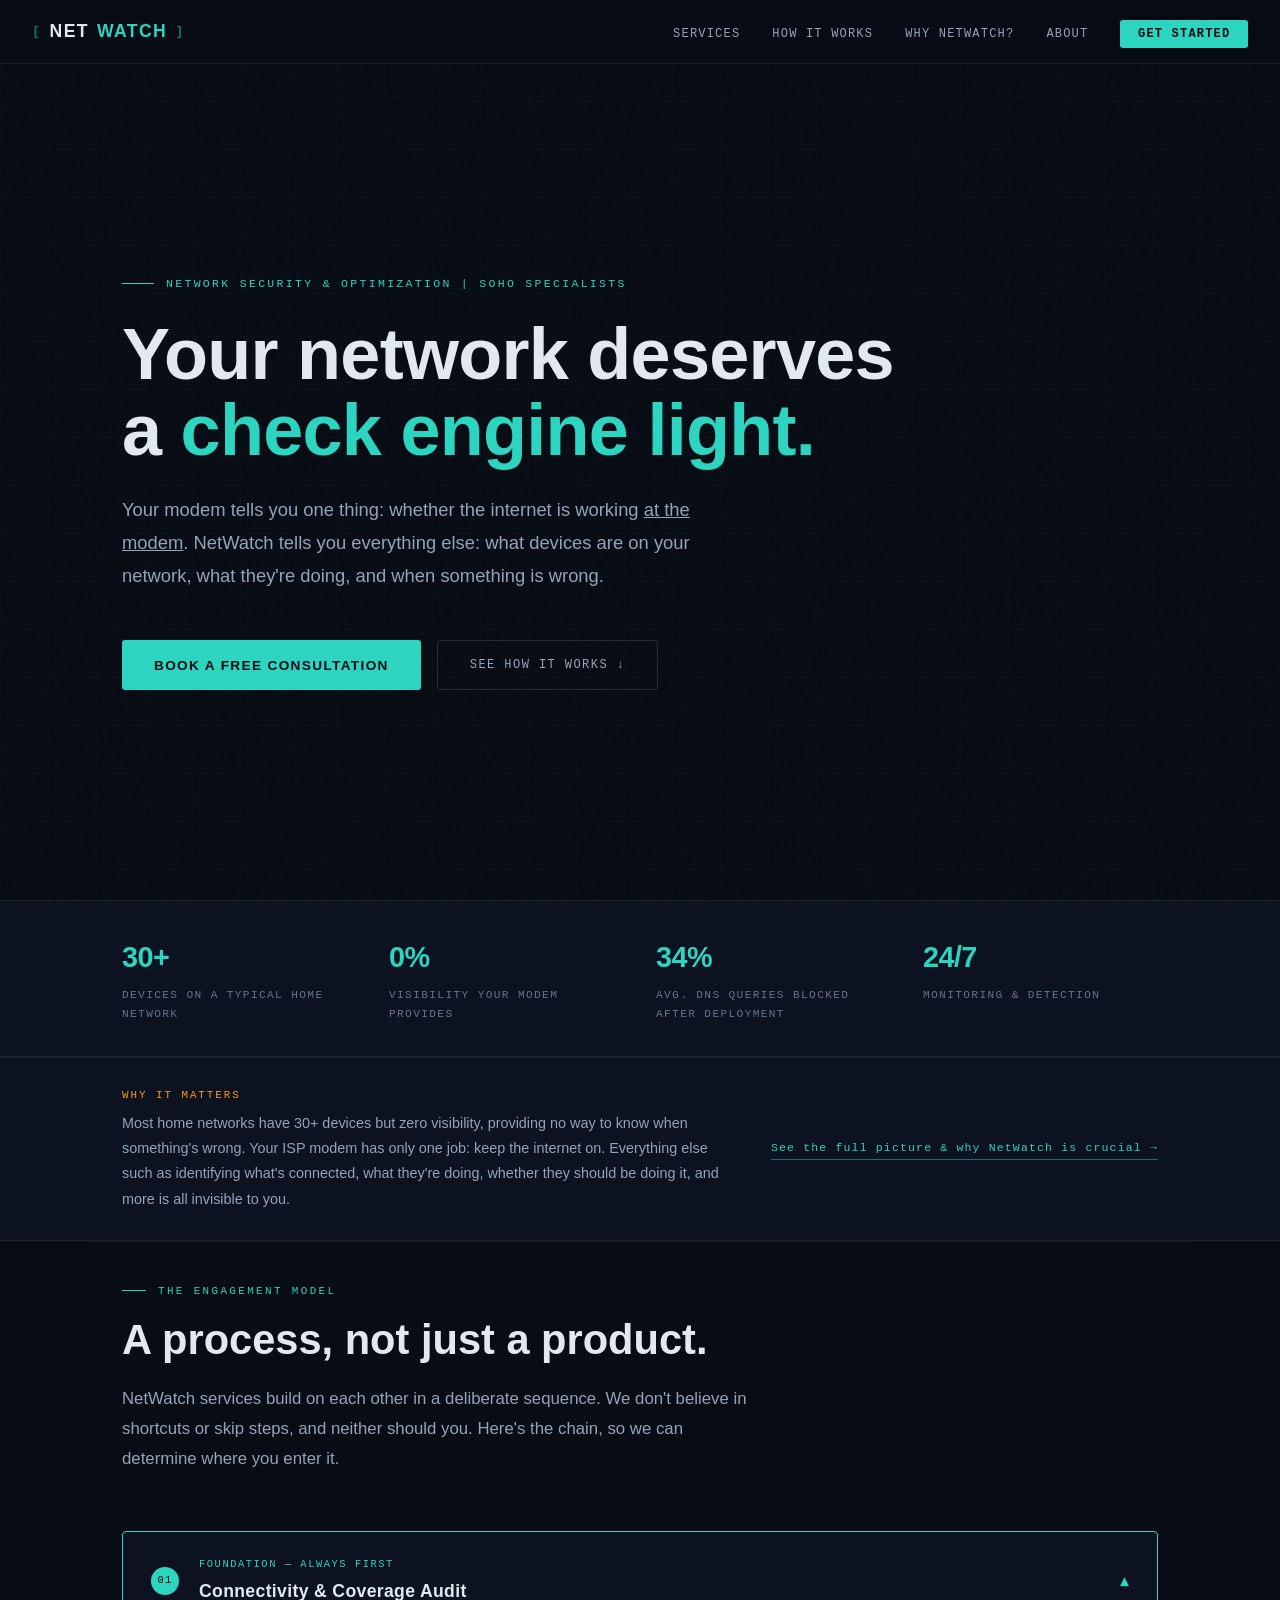
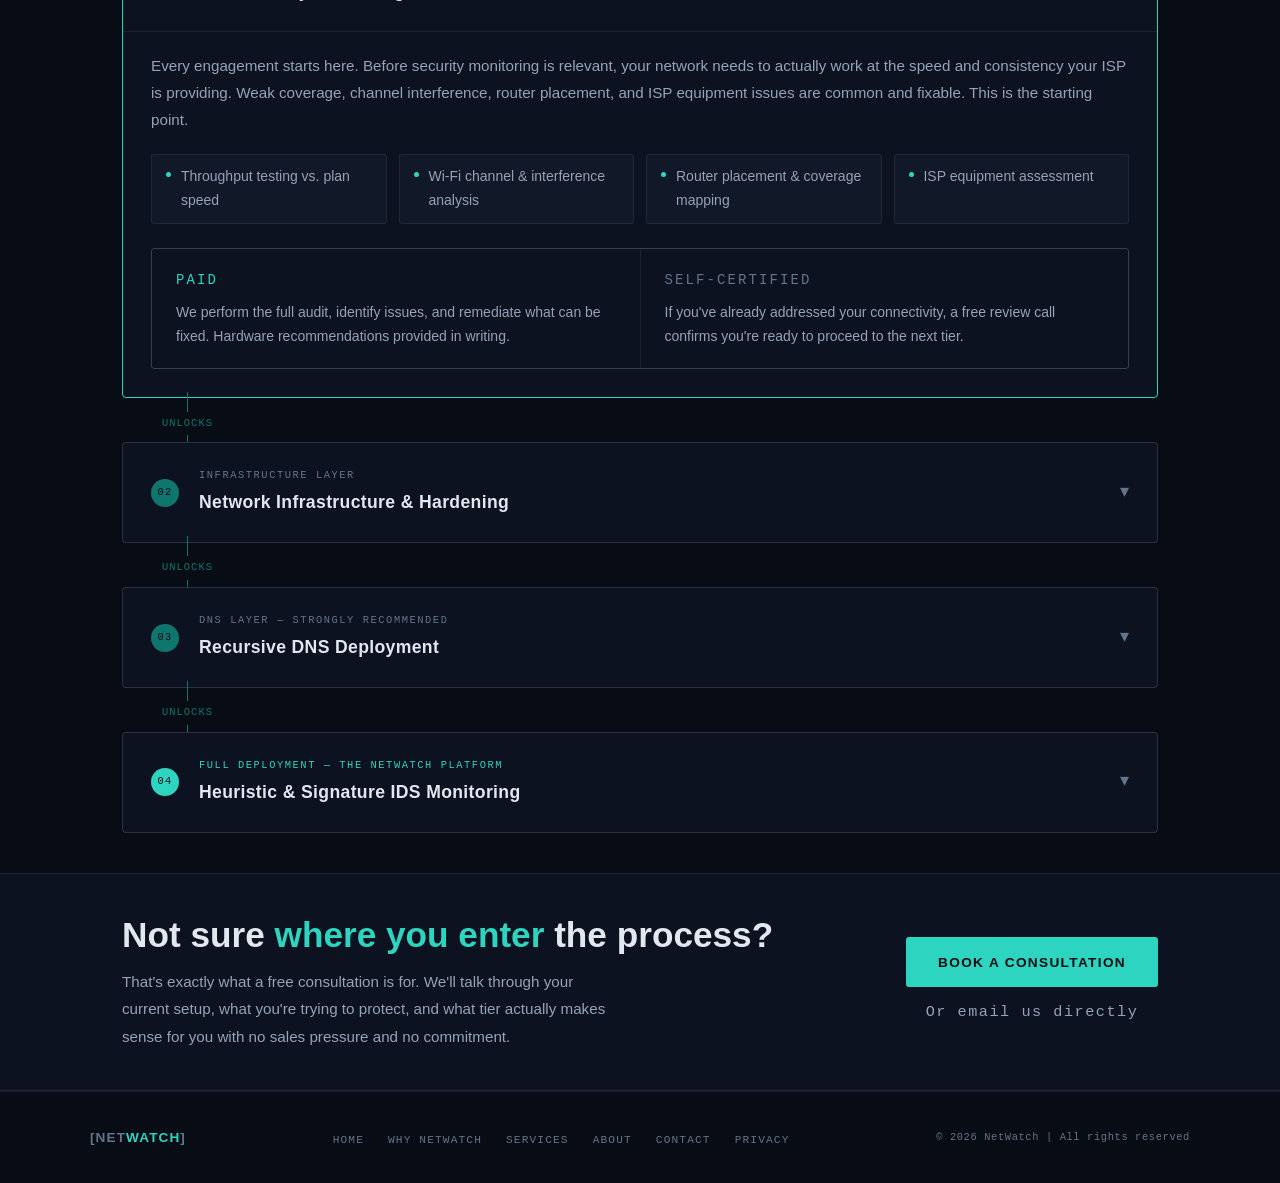
==== commit 9c3537da: "Update index.html add OG and description header tags" ====
--- a/index.html
+++ b/index.html
@@ -3,6 +3,11 @@
 <head>
   <meta charset="UTF-8" />
   <link rel="icon" type="image/svg+xml" href="favicon.svg" />
+  <meta property="og:title" content="NetWatch Advanced | Network Security & Optimization" />
+  <meta property="og:description" content="SOHO network security, DNS deployment, and IDS monitoring. Your network deserves a check engine light." />
+  <meta property="og:image" content="https://netwatchadvanced.github.io/og-image.png" />
+  <meta property="og:url" content="https://netwatchadvanced.github.io" />
+  <meta property="og:type" content="website" />
   <meta name="viewport" content="width=device-width, initial-scale=1.0" />
   <title>NetWatch | Network Security & Optimization</title>
   <link rel="preconnect" href="https://fonts.googleapis.com" />
@@ -398,13 +403,11 @@
     setTierHeight(t, false);
   });
   if (!wasActive) {
-    // Capture position BEFORE expansion
-    const offset = 80;
-    const top = tier.getBoundingClientRect().top + window.scrollY - offset;
     tier.classList.add('active');
     setTierHeight(tier, true);
-    // Scroll to captured position
-    window.scrollTo({ top, behavior: 'smooth' });
+    setTimeout(() => {
+      tier.scrollIntoView({ behavior: 'smooth', block: 'start' });
+    }, 400);
   }
 }
 
--- a/assets/css/netwatch.css
+++ b/assets/css/netwatch.css
@@ -414,6 +414,8 @@
   overflow: hidden;
   transition: border-color 0.25s;
   cursor: pointer;
+  scroll-margin-top: 80px;
+
 }
 
 .tier:hover  { border-color: var(--teal-dim); }
@@ -712,8 +714,8 @@
   background: var(--bg2);
   border: 1px solid var(--border2);
   border-radius: 4px;
-  padding: 2rem 2.25rem;
-  margin-top: 2rem;
+  padding: 1rem 2.25rem;
+  margin-top: 1rem;
 }
 
 .context-block p {
@@ -887,7 +889,7 @@
   .entry-lanes  { grid-template-columns: 1fr; }
 
   .footer-inner  { flex-direction: column; text-align: center; gap: 1rem; }
-  .footer-links  { justify-content: center; }
+  .footer-links  { justify-content: center; flex-wrap: wrap; gap: 1rem; }
 }
 
 @media (max-width: 480px) {
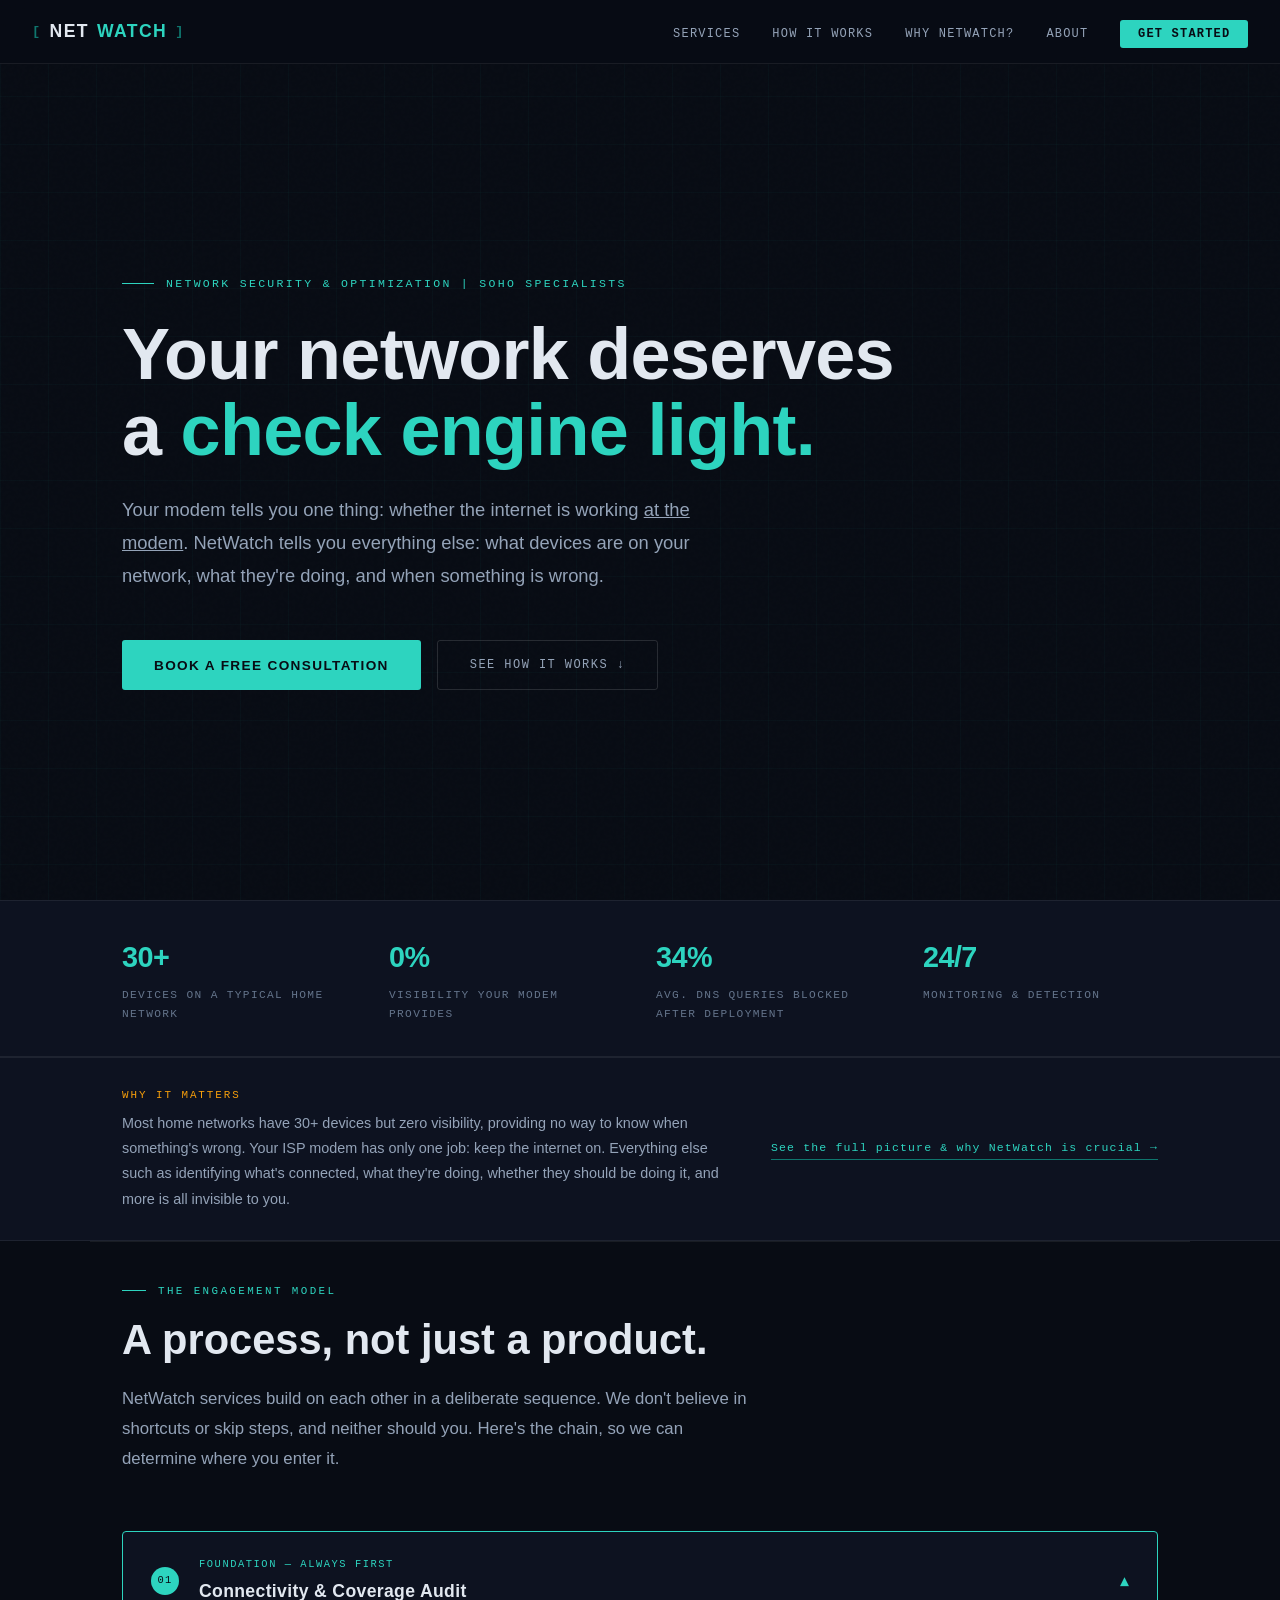
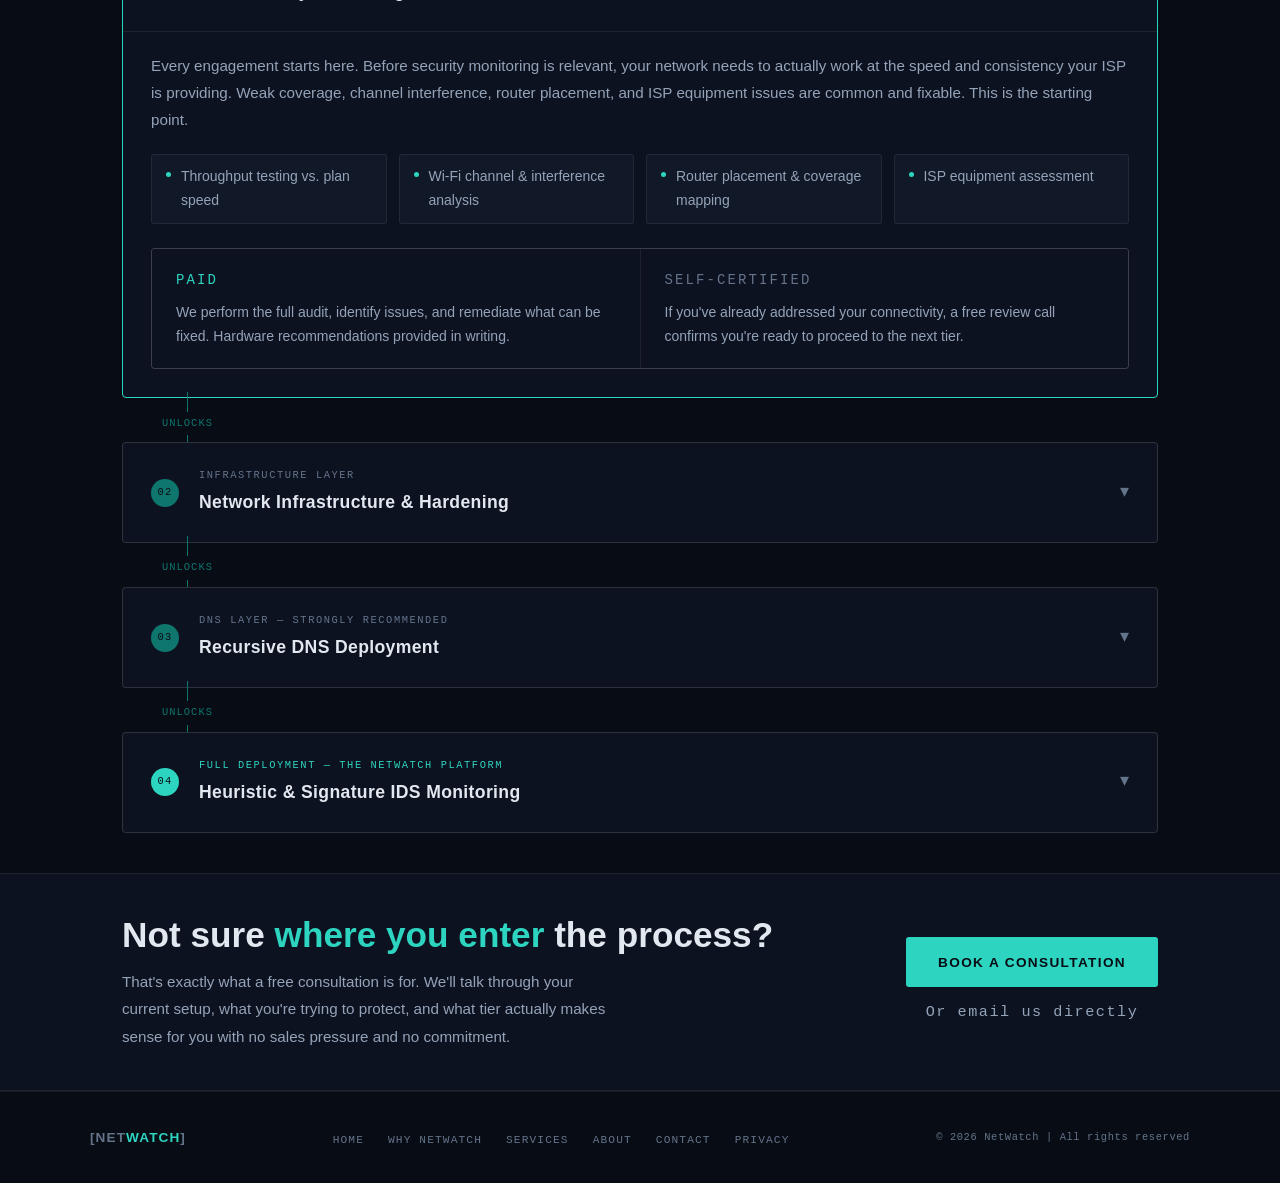
==== commit d94343ca: "Update index.html CSP addition" ====
--- a/index.html
+++ b/index.html
@@ -3,6 +3,17 @@
 <head>
   <meta charset="UTF-8" />
   <link rel="icon" type="image/svg+xml" href="favicon.svg" />
+  <meta http-equiv="Content-Security-Policy"
+  content="
+    default-src 'self';
+    script-src 'self' 'unsafe-inline';
+    connect-src 'self';
+    frame-src 'self';
+    img-src 'self' data:;
+    style-src 'self' 'unsafe-inline' https://fonts.googleapis.com;
+    font-src 'self' https://fonts.gstatic.com;
+    worker-src 'self' blob:;
+  ">
   <meta property="og:title" content="NetWatch Advanced | Network Security & Optimization" />
   <meta property="og:description" content="SOHO network security, DNS deployment, and IDS monitoring. Your network deserves a check engine light." />
   <meta property="og:image" content="https://netwatchadvanced.github.io/og-image.png" />
